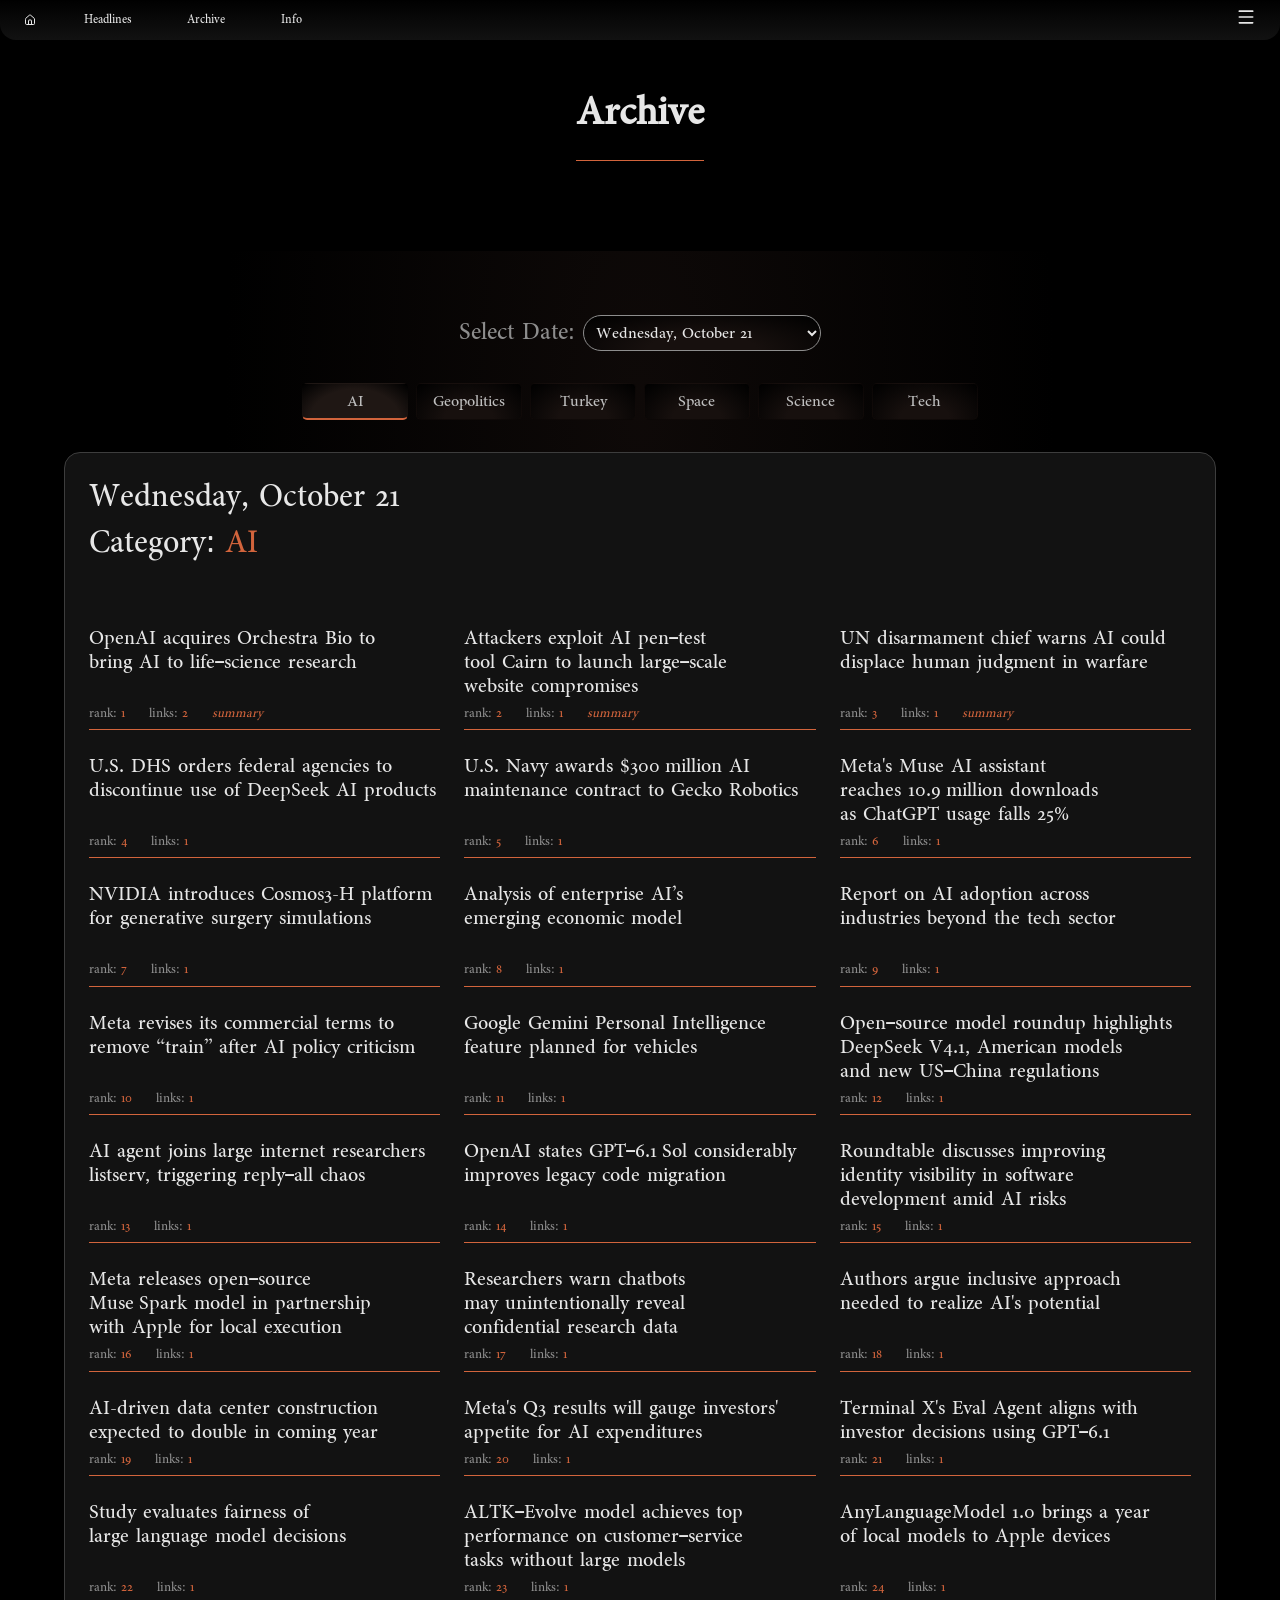
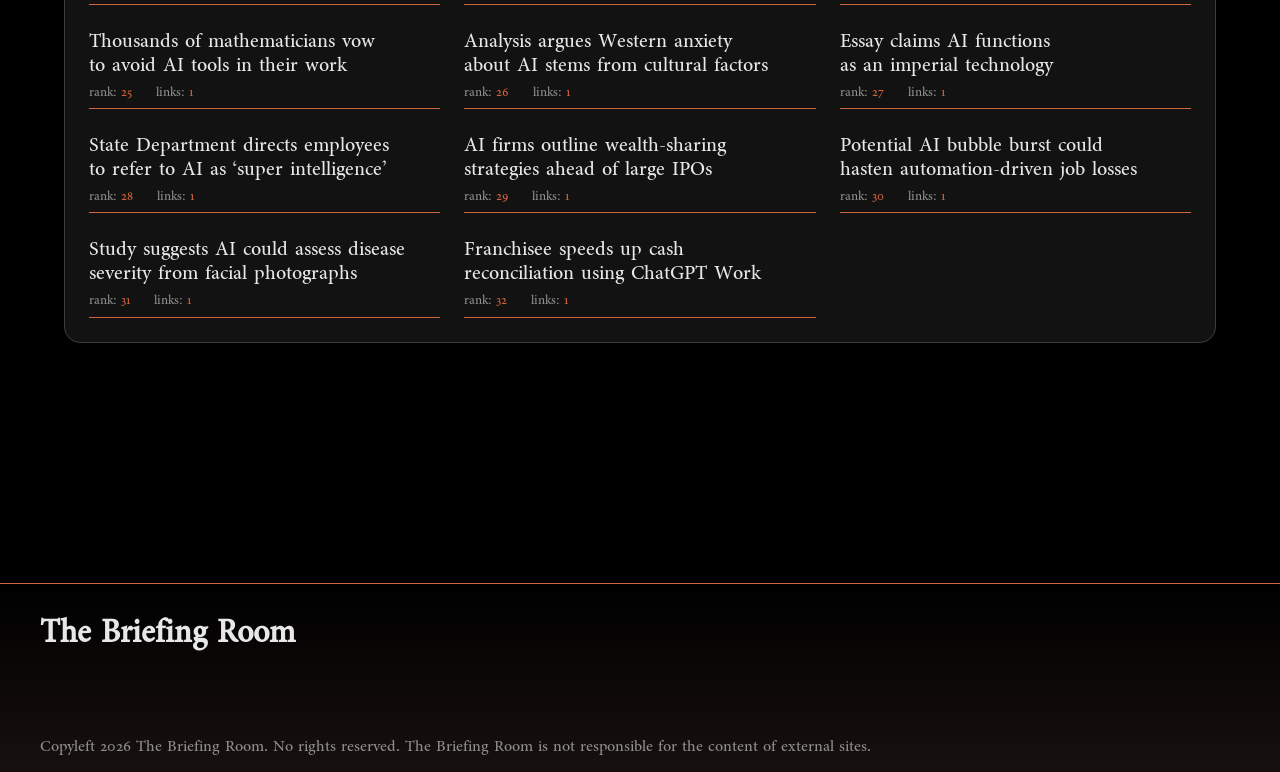
==== archive/index.html @ 8e52ab77 "archive" ====
<!DOCTYPE html><html lang="en" data-ws-project="fb9120da-2b1c-4ccf-bf5f-71def2e6c4e9" data-ws-version="3801" data-ws-last-published="2026-09-27T17:08:32.167Z"><head><link rel="stylesheet" type="text/css" href="/assets/static/app_generated_index-6937cd5a.CE_obkOI.css"><meta charSet="UTF-8"/><meta name="viewport" content="width=device-width,initial-scale=1"/><link rel="preload" href="/assets/Shafarik-Regular_9bSiKbB4j5vcWp-Bxa6OO.ttf" as="font" crossorigin="anonymous"/><link rel="preload" href="/assets/earthtrp_NDisKrvY9HF0jDe0xLsCO.png" as="image"/><meta property="og:url" content="https://url/archive"/><meta property="og:title" content="The Briefing Room"/><meta property="og:type" content="website"/><meta name="description" content="Thousands of sources, distilled into one daily read."/><meta property="og:description" content="Thousands of sources, distilled into one daily read."/><title>The Briefing Room</title></head><body class="w-element cfxppza"><div class="w-box"><div class="w-html-embed"><style>

  p {
    margin: 0;
  }

  html {
    scrollbar-width: thin;
    scrollbar-color: #5a5a5a #0a0a0a;
  }

</style></div><nav class="w-box csfnuu6 c17rhx11 c70x67w cbc2eum c161xukc cd4351x cob4xeh c2n3q7c czy33w6 c1f3638n c1t81kl c18595wj cv0opgf cljibk4 c1rydsyj c2k7pl0 c18to597 chbtxn1 cdohhj7 crph8oc cne54ou cg4hdbz c16r4tsj cuii3fp c1ijdlmk cxcleii cvoe0gd c11pdxef cvtfhx3 cnh0o2g cnlv0lv c15sv4fy c19ictfg"><a class="w-link c1twez3z c1gee7l9 cvin9p0 cyvct4 c16izf2h c698tej c5f1x74 cckc86t c1b3f41s c1bltn2j cgv4qat ck480fc c1n0uj3l c196khc8 c133gri6" href="/#Hero"><div class="w-html-embed cvin9p0 cpd980g c8mdhbu c1x5tyz3 c1v4y7im c1hqtvw0 cl8jiqw"><svg xmlns="http://www.w3.org/2000/svg" width="100%" height="100%" viewBox="0 0 24 24" fill="none" stroke="currentColor" stroke-width="2" stroke-linecap="round" stroke-linejoin="round" class="lucide lucide-house preview-icon"><path d="M15 21v-8a1 1 0 0 0-1-1h-4a1 1 0 0 0-1 1v8"/><path d="M3 10a2 2 0 0 1 .709-1.528l7-6a2 2 0 0 1 2.582 0l7 6A2 2 0 0 1 21 10v9a2 2 0 0 1-2 2H5a2 2 0 0 1-2-2z"/></svg></div></a><a class="w-link c1twez3z c1gee7l9 cvin9p0 cyvct4 c16izf2h c698tej c5f1x74 cckc86t c1b3f41s c1bltn2j cgv4qat ck480fc c1ah1v8z c196khc8 c133gri6" href="/#headlines"><p class="w-element">Headlines</p></a><a aria-current="page" class="w-link c1twez3z c1gee7l9 cvin9p0 cyvct4 c16izf2h c698tej c5f1x74 cckc86t c1b3f41s c1bltn2j cgv4qat ck480fc c1ah1v8z c196khc8 c133gri6 active" href="/archive"><p class="w-element">Archive</p></a><a class="w-link c1twez3z c1gee7l9 cvin9p0 cyvct4 c16izf2h c698tej c5f1x74 cckc86t c1b3f41s c1bltn2j cgv4qat ck480fc c1ah1v8z c196khc8 c133gri6" href="#"><p class="w-element">Info</p></a><div class="w-element c17rhx11 cob4xeh cawno9i cxcleii c1bijo7k c5pdrki"><div class="w-element c7c5reo c5nbs2c chqqrp8"><button type="button" class="w-button c1twez3z c1gee7l9 cvin9p0 cyvct4 c16izf2h c698tej c5f1x74 cckc86t c1b3f41s c1bltn2j cgv4qat ck480fc c16r4tsj c1e5288q c1nons42 c16ipnxn cqbvvfj c1n0uj3l c196khc8" aria-haspopup="dialog" aria-expanded="false" data-state="closed"><div class="w-html-embed cvin9p0 c8dhq8x c1xwsfan c1ckvzrg cevczoe c1ravfdv c1uuucxm c19bqqfi c14ju4kd"><svg xmlns="http://www.w3.org/2000/svg" width="100%" height="100%" viewBox="0 0 24 24" fill="none" stroke="currentColor" stroke-width="2" stroke-linecap="round" stroke-linejoin="round" class="lucide lucide-menu preview-icon"><path d="M4 5h16"/><path d="M4 12h16"/><path d="M4 19h16"/></svg></div></button></div></div></nav><main class="w-box"><section id="Hero" class="w-box c1twyaqb c1tjgi2 c3on4g8 c19f70lm cb7yes4 c15wyout c15iybqc c1vf0kms c1o5ew88 c44amu5"><div class="w-element csfnuu6 c17rhx11 c70x67w cbc2eum c161xukc c149rcjr cob4xeh c1j51fr2 cp232cs c18ead0b c1t7by27 c1gd8e62 c1bzd6sk"><div class="w-element cob4xeh cyvct4 c16izf2h"><h1 class="w-element c298lu1 c8a0nsd c13oh3ta c1gee7l9 cln2jy9 cumn5oe cyloomc c2wkjg chrrpd4 cij2lx0">Archive</h1></div></div></section><section id="headlines" class="w-box cj5okpt c1iqb3yf csn8sih cfj54ic c14exf0c"><div class="w-box csfnuu6 c17rhx11 c70x67w cbc2eum c161xukc c149rcjr cob4xeh c1j51fr2 cp232cs c18ead0b c1t7by27 c1iu21ve cryj5ix cvrk7l6 crn5511"><div class="w-element cob4xeh c1j51fr2 czy33w6 c1f3638n cyvct4 c16izf2h c1rzyz99"><div class="w-element cob4xeh cyvct4 c16izf2h c1fo75f4 ctq28j8"><h2 class="w-element cfxppza c13oh3ta cgicz1m c18p3bgh c1ow0dso cbn9z6j">Select Date:</h2><select data-run-select="" class="w-element c1gee7l9 c1jlly9m clcqo6h cl8jiqw cpggoer cxah1i c1s3u7x9 c1xqjx1l cawwfn7 cx161ul cnzeyj c1vsn211 cubenrg cvk1apn crh7z99 c1ow92r5 c1esvgya coj5cxm c3iichp cvc7sj0 cbzc1hm c11y0hkl c562f7v cn2331d c1x2n9r6 c13ihcxf c1xjarkk cs52r4m ck388ga cnyl20t c186lo8p cejhyyt c1aty77d c1qnyub7 cpon7vt"><option label="Wednesday, October 21" value="" class="w-element c1v4y7im"></option><option label="Wednesday, October 21" value="" class="w-element c1v4y7im"></option><option label="Wednesday, October 21" value="" class="w-element c1v4y7im"></option></select></div></div><div class="w-element cob4xeh c1j51fr2 cyvct4 c16izf2h c161xukc czy33w6 c1f3638n"><div dir="ltr" data-orientation="horizontal" class="w-tabs cob4xeh c1j51fr2 czy33w6 c1f3638n cyvct4 c1t81kl c161xukc c1bzd6sk"><div role="tablist" aria-orientation="horizontal" class="w-tabs-list cds45qa cv0opgf cljibk4 c1rydsyj c1fo75f4 ctq28j8 c1t7by27 ct1cei5 c16r4tsj c19biwap c1gueel3 c85h01x c1ykajb7 c1hx5mxa cgb6b6z c1rcw0yo c1ouz2nq c15yupff cqml774 cs9lo4i" tabindex="-1" data-orientation="horizontal" style="outline:none"><button type="button" role="tab" aria-selected="true" aria-controls="radix-:R59m:-content-0" data-state="active" id="radix-:R59m:-trigger-0" data-ws-index="0" class="w-tab-trigger cl7p042 c19biwap c1gueel3 c85h01x c1ykajb7 c16r4tsj c133u2rr c2p04ir c2w1pbo cxbee05 crh7z99 c1ow92r5 c1esvgya coj5cxm c3iichp c1llhdmq cbzc1hm c11y0hkl c562f7v cn2331d c1x2n9r6 c13ihcxf c1xjarkk cs52r4m ck388ga cnyl20t c186lo8p cejhyyt c1aty77d c1qnyub7" tabindex="-1" data-orientation="horizontal" data-radix-collection-item=""><div class="w-element"><h3 class="w-element cfxppza c13oh3ta cpse1oy c1dh33ct c1ckvzrg cevczoe c1ravfdv c1uuucxm c1v4y7im cpon7vt">AI</h3></div></button><button type="button" role="tab" aria-selected="false" aria-controls="radix-:R59m:-content-1" data-state="inactive" id="radix-:R59m:-trigger-1" data-ws-index="1" class="w-tab-trigger cl7p042 c19biwap c1gueel3 c85h01x c1ykajb7 c16r4tsj c133u2rr c2p04ir c2w1pbo cxbee05 crh7z99 c1ow92r5 c1esvgya coj5cxm c3iichp c1llhdmq cbzc1hm c11y0hkl c562f7v cn2331d c1x2n9r6 c13ihcxf c1xjarkk cs52r4m ck388ga cnyl20t c186lo8p cejhyyt c1aty77d c1qnyub7" tabindex="-1" data-orientation="horizontal" data-radix-collection-item=""><div class="w-element"><h3 class="w-element cfxppza c13oh3ta cpse1oy c1dh33ct c1ckvzrg cevczoe c1ravfdv c1uuucxm c1v4y7im cpon7vt">Geopolitics</h3></div></button><button type="button" role="tab" aria-selected="false" aria-controls="radix-:R59m:-content-2" data-state="inactive" id="radix-:R59m:-trigger-2" data-ws-index="2" class="w-tab-trigger cl7p042 c19biwap c1gueel3 c85h01x c1ykajb7 c16r4tsj c133u2rr c2p04ir c2w1pbo cxbee05 crh7z99 c1ow92r5 c1esvgya coj5cxm c3iichp c1llhdmq cbzc1hm c11y0hkl c562f7v cn2331d c1x2n9r6 c13ihcxf c1xjarkk cs52r4m ck388ga cnyl20t c186lo8p cejhyyt c1aty77d c1qnyub7" tabindex="-1" data-orientation="horizontal" data-radix-collection-item=""><div class="w-element"><h3 class="w-element cfxppza c13oh3ta cpse1oy c1dh33ct c1ckvzrg cevczoe c1ravfdv c1uuucxm c1v4y7im cpon7vt">Turkey</h3></div></button><button type="button" role="tab" aria-selected="false" aria-controls="radix-:R59m:-content-3" data-state="inactive" id="radix-:R59m:-trigger-3" data-ws-index="3" class="w-tab-trigger cl7p042 c19biwap c1gueel3 c85h01x c1ykajb7 c16r4tsj c133u2rr c2p04ir c2w1pbo cxbee05 crh7z99 c1ow92r5 c1esvgya coj5cxm c3iichp c1llhdmq cbzc1hm c11y0hkl c562f7v cn2331d c1x2n9r6 c13ihcxf c1xjarkk cs52r4m ck388ga cnyl20t c186lo8p cejhyyt c1aty77d c1qnyub7" tabindex="-1" data-orientation="horizontal" data-radix-collection-item=""><div class="w-element"><h3 class="w-element cfxppza c13oh3ta cpse1oy c1dh33ct c1ckvzrg cevczoe c1ravfdv c1uuucxm c1v4y7im cpon7vt">Space</h3></div></button><button type="button" role="tab" aria-selected="false" aria-controls="radix-:R59m:-content-4" data-state="inactive" id="radix-:R59m:-trigger-4" data-ws-index="4" class="w-tab-trigger cl7p042 c19biwap c1gueel3 c85h01x c1ykajb7 c16r4tsj c133u2rr c2p04ir c2w1pbo cxbee05 crh7z99 c1ow92r5 c1esvgya coj5cxm c3iichp c1llhdmq cbzc1hm c11y0hkl c562f7v cn2331d c1x2n9r6 c13ihcxf c1xjarkk cs52r4m ck388ga cnyl20t c186lo8p cejhyyt c1aty77d c1qnyub7" tabindex="-1" data-orientation="horizontal" data-radix-collection-item=""><div class="w-element"><h3 class="w-element cfxppza c13oh3ta cpse1oy c1dh33ct c1ckvzrg cevczoe c1ravfdv c1uuucxm c1v4y7im cpon7vt">Science</h3></div></button><button type="button" role="tab" aria-selected="false" aria-controls="radix-:R59m:-content-5" data-state="inactive" id="radix-:R59m:-trigger-5" data-ws-index="5" class="w-tab-trigger cl7p042 c19biwap c1gueel3 c85h01x c1ykajb7 c16r4tsj c133u2rr c2p04ir c2w1pbo cxbee05 crh7z99 c1ow92r5 c1esvgya coj5cxm c3iichp c1llhdmq cbzc1hm c11y0hkl c562f7v cn2331d c1x2n9r6 c13ihcxf c1xjarkk cs52r4m ck388ga cnyl20t c186lo8p cejhyyt c1aty77d c1qnyub7" tabindex="-1" data-orientation="horizontal" data-radix-collection-item=""><div class="w-element"><h3 class="w-element cfxppza c13oh3ta cpse1oy c1dh33ct c1ckvzrg cevczoe c1ravfdv c1uuucxm c1v4y7im cpon7vt">Tech</h3></div></button></div><div data-state="active" data-orientation="horizontal" role="tabpanel" aria-labelledby="radix-:R59m:-trigger-0" id="radix-:R59m:-content-0" tabindex="0" data-ws-index="0" class="w-tab-content c161xukc" style="animation-duration:0s"><div class="w-element c161xukc c1k18c5f c1e4jcf0 crn0ak9 cne54ou cg4hdbz cob4xeh c1j51fr2 coov778 cq6r7yr c1p73hxi c1wtb2nd c1dquc6e"><div class="w-element cob4xeh c1j51fr2 c1fo75f4 ctq28j8"><h2 data-run-date="" class="w-element cfxppza c13oh3ta cgicz1m c1gee7l9 c1ow0dso cnebf8">Wednesday, October 21</h2><h2 class="w-element cfxppza c13oh3ta cgicz1m c1gee7l9 c1ow0dso cnebf8">Category: <span class="w-element c164z340">AI</span></h2></div><div data-headlines="AI" class="w-element c1nm5j5h c1j51fr2 czy33w6 c1f3638n cwenp1l c1ncd8jc c1rydsyj c161xukc cpyyiwy c108y1je c11x10w6 cxcleii"><div data-card="1" class="w-element cob4xeh c1j51fr2 c1fo75f4 ctq28j8 c1ehtneo cx36i7r c1h7bhpc cyloomc c2wkjg chrrpd4 cij2lx0"><div data-role="toggle" class="w-element cob4xeh c1j51fr2 c1fo75f4 ctq28j8 c5f1x74 cvnxmvu"><h4 data-role="title" class="w-element cfxppza c13oh3ta cpse1oy crsdh4j c1hfqx2c crmkuje c161o86n c1t0fj36 cq1tmrv">Researchers announce a faster method for breaking RSA encryption</h4><div class="w-element cvin9p0 czy33w6 c1f3638n c18p3bgh cyvct4 c1t81kl cxpzdud cvygzud"><div class="w-element cvin9p0 cyvct4 c1t81kl c1lxely5 cjwf4n6"><p class="w-element c1v4y7im">rank:</p><p data-role="rank" class="w-element c164z340">0</p></div><div class="w-element cvin9p0 cyvct4 c1t81kl c1lxely5 cjwf4n6"><p class="w-element c1v4y7im">links:</p><p data-role="linkcount" class="w-element c164z340">0</p></div><div class="w-element cvin9p0 c1lxely5 cjwf4n6"><p data-role="summary-flag" class="w-element c164z340 c1kutpm2">summary</p></div></div></div><div data-role="panel" class="w-element czc2ibc c1aauwkp ce19ofo chbtxn1 c1k18c5f cj5okpt cbc2eum c70x67w chhlj9m c161xukc cb62y8o c1jnc5zi c19znql2 c1njd4nq ctgokv9 c1rzyz99"><p data-role="summary" class="w-element c12h8662 c1u7fets cl8jiqw c1ehtneo">GitLab has disclosed a critical remote code execution (RCE) flaw, tracked as CVE-2026-90970, in its AI Gateway service that could allow authenticated users with Duo Agent Platform access to execute arbitrary commands on unpatched instances. The vulnerability, stemming from improper input neutralization, affects self-hosted AI Gateway deployments used by GitLab Self-Managed customers, though GitLab-hosted instances are already protected. GitLab has released patches in versions 19.2.4, 19.3.2, and 19.4.1 and urged immediate upgrades to mitigate the risk. This follows last month’s disclosure of a maximum-severity path traversal flaw in GitLab’s core editions that CISA added to its list of actively exploited vulnerabilities. As GitLab is widely used among Fortune 100 companies and other major enterprises, the impact of unpatched flaws could be significant.</p><div class="w-element cob4xeh c1j51fr2 c1fo75f4 ctq28j8 c161xukc"><a href="https://arstechnica.com/space/2026/10/rocket-report-spacex-completes-launch-triple-header-rocket-lab-nets-big-contract/" data-role="link" target="_blank" class="w-element c18p3bgh cqzezkl c1kutpm2 c16utfn5 c1761s3m ctsemvd c1rbzq2u c1jg59vd c9thjhi c1qm1t9r c196khc8">arstechnica.com</a></div></div></div></div></div></div><div data-state="inactive" data-orientation="horizontal" role="tabpanel" aria-labelledby="radix-:R59m:-trigger-1" hidden="" id="radix-:R59m:-content-1" tabindex="0" data-ws-index="1" class="w-tab-content c161xukc"></div><div data-state="inactive" data-orientation="horizontal" role="tabpanel" aria-labelledby="radix-:R59m:-trigger-2" hidden="" id="radix-:R59m:-content-2" tabindex="0" data-ws-index="2" class="w-tab-content c161xukc"></div><div data-state="inactive" data-orientation="horizontal" role="tabpanel" aria-labelledby="radix-:R59m:-trigger-3" hidden="" id="radix-:R59m:-content-3" tabindex="0" data-ws-index="3" class="w-tab-content c161xukc"></div><div data-state="inactive" data-orientation="horizontal" role="tabpanel" aria-labelledby="radix-:R59m:-trigger-4" hidden="" id="radix-:R59m:-content-4" tabindex="0" data-ws-index="4" class="w-tab-content c161xukc"></div><div data-state="inactive" data-orientation="horizontal" role="tabpanel" aria-labelledby="radix-:R59m:-trigger-5" hidden="" id="radix-:R59m:-content-5" tabindex="0" data-ws-index="5" class="w-tab-content c161xukc"></div></div></div></div></section></main><div style="display:contents"><div style="display:contents"><footer class="w-box"><div class="w-box csfnuu6 c17rhx11 c1hqtvw0 cawno9i c161xukc cd4351x cob4xeh c1j51fr2 coov778 cq6r7yr c1t7by27 c1gd8e62 c18f5aff c1ehtneo c16r4tsj c27gpgy c1u7fets c1ad2flo c2wkjg ck7f8 cij2lx0"><div class="w-element cob4xeh c2n3q7c c1t7by27 c2q4whl c17rhx11 csfnuu6 c161xukc"><div class="w-element"><h1 class="w-element c1waw16c">The Briefing Room</h1></div><a class="w-link c1twez3z c1gee7l9 cizh036 cyvct4 c16izf2h c698tej c5f1x74 cckc86t c1b3f41s c1bltn2j cgv4qat ck480fc c1n0uj3l c196khc8 cxcleii" href="/#Hero"><div class="w-html-embed cvin9p0 cpd980g c8mdhbu c1x5tyz3 c1v4y7im c1hqtvw0 cl8jiqw c1fondtf c1ehczsg c1jjjse2 cdagd3j cnh0o2g cnlv0lv c15sv4fy c19ictfg cv51k3d c13i91gs cs3jc1d c1kylopl c1bohih1 ck6wwn5"><svg xmlns="http://www.w3.org/2000/svg" width="100%" height="100%" viewBox="0 0 24 24" fill="none" stroke="currentColor" stroke-width="2" stroke-linecap="round" stroke-linejoin="round" class="lucide lucide-arrow-up preview-icon"><path d="m5 12 7-7 7 7"/><path d="M12 19V5"/></svg></div></a></div><div class="w-element cx36i7r cxpzdud c17rhx11 csfnuu6 c161xukc c2q4whl"><div class="w-element c1ehtneo"><p class="w-element c1ow0dso c18p3bgh">Copyleft 2026 The Briefing Room. No rights reserved. The Briefing Room is not responsible for the content of external sites.</p></div></div></div></footer></div></div></div><script id="vike_pageContext" type="application/json">{"pageId":"\/pages\/archive","routeParams":{},"data":{"url":"https:\/\/url\/archive","system":{"params":{},"search":{},"origin":"https:\/\/url","pathname":"\/archive"},"resources":{},"pageMeta":{"title":"The Briefing Room","description":"Thousands of sources, distilled into one daily read.","excludePageFromSearch":false,"language":"!undefined","socialImageAssetName":"!undefined","socialImageUrl":"!undefined","status":"!undefined","redirect":"!undefined","content":"!undefined","custom":[]}}}</script><script id="vike_globalContext" type="application/json">{}</script><script src="/assets/entries/entry-server-routing.Zr0Tp46B.js" type="module" async></script><link rel="modulepreload" href="/assets/entries/pages_archive.CVOyHWzr.js" as="script" type="text/javascript"><link rel="modulepreload" href="/assets/chunks/chunk-SurKiIAj.js" as="script" type="text/javascript"><link rel="modulepreload" href="/assets/chunks/chunk-72l5ileg.js" as="script" type="text/javascript"><link rel="modulepreload" href="/assets/chunks/chunk-bPSwYo0U.js" as="script" type="text/javascript"><link rel="modulepreload" href="/assets/chunks/chunk-BaW5_viz.js" as="script" type="text/javascript"></body></html>
---- assets/static/app_generated_index-6937cd5a.CE_obkOI.css ----
@font-face{font-family:Shafarik;font-style:normal;font-weight:400;font-display:swap;src:url(/assets/Shafarik-Regular_9bSiKbB4j5vcWp-Bxa6OO.ttf)format("truetype")}@font-face{font-family:JetBrainsMonoNL Nerd Font Propo;font-style:normal;font-weight:400;font-display:swap;src:url(/assets/JetBrainsMonoNLNerdFontPropo-Regular_N6G4fjfH4DX3wkWehSh9m.ttf)format("truetype")}@layer presets{:root{white-space:pre-wrap;white-space-collapse:preserve;grid-template-rows:auto;grid-template-columns:1fr;min-height:100%;font-family:Arial,Roboto,sans-serif;font-size:16px;line-height:1.2;display:grid}a.w-element{box-sizing:border-box}body.w-element{box-sizing:border-box;-webkit-font-smoothing:antialiased;-moz-osx-font-smoothing:grayscale;margin:0}div.w-element,h1.w-element,h2.w-element,h3.w-element,h4.w-element,p.w-element{box-sizing:border-box}select.w-element{box-sizing:border-box;text-transform:none;border-style:solid;margin:0;font-family:inherit;font-size:100%;line-height:1.15}span.w-element{box-sizing:border-box}div.w-html-embed{white-space:normal;white-space-collapse:collapse;display:contents}div.w-box,footer.w-box,main.w-box,nav.w-box,section.w-box,div.w-tabs,div.w-tabs-list{box-sizing:border-box}button.w-tab-trigger{box-sizing:border-box;text-transform:none;background-color:#0000;background-image:none;border:0 solid #e2e8f0;margin:0;padding:0;font-family:inherit;font-size:100%;line-height:1.15}div.w-tab-content{box-sizing:border-box}a.w-link{box-sizing:border-box;display:inline-block}button.w-button{box-sizing:border-box;text-transform:none;border-style:solid;margin:0;font-family:inherit;font-size:100%;line-height:1.15}div.w-dialog-overlay,div.w-dialog-content{box-sizing:border-box}button.w-close-button{box-sizing:border-box;text-transform:none;background-color:#0000;background-image:none;border:0 solid #e2e8f0;margin:0;padding:0;font-family:inherit;font-size:100%;line-height:1.15}div.w-text{box-sizing:border-box;min-height:1em}body.w-body{box-sizing:border-box;-webkit-font-smoothing:antialiased;-moz-osx-font-smoothing:grayscale;margin:0}h1.w-heading,h2.w-heading,h3.w-heading,p.w-paragraph{box-sizing:border-box}a.w-rich-text-link{box-sizing:border-box;display:inline-block}span.w-text-1{box-sizing:border-box}blockquote.w-blockquote{border-left:5px solid #e2e2e2;margin:0 0 10px;padding:10px 20px}ul.w-list{box-sizing:border-box;margin-top:0;margin-bottom:10px;padding-left:40px}li.w-list-item{box-sizing:border-box}hr.w-separator{height:1px;color:inherit;box-sizing:border-box;background-color:gray;border-style:none}code.w-code-text{box-sizing:border-box;color:var(--w-code-text-theme-color);background-color:var(--w-code-text-theme-background,#eee);white-space:pre-wrap;white-space-collapse:preserve;padding-left:.2em;padding-right:.2em;font-family:ui-monospace,SFMono-Regular,Consolas,Liberation Mono,Menlo,monospace;font-size:1em;display:block}b.w-bold-text{box-sizing:border-box;font-weight:700}}.cob4xeh{display:flex}.c16izf2h{justify-content:center}.cyvct4{align-items:center}.cpvvqhr{background-color:#fff}.c1h7bhpc{position:relative}.cwvwnio{text-align:center}.cocgltk{font-weight:900}.c1eosur5{font-size:8rem}.chlwf6e{line-height:1}.cqqr67r{letter-spacing:-.05em}.czc2ibc{position:absolute}.c1fts8i3{top:0}.c1o8eg5l{right:-.125rem}.cdywqtx{bottom:0}.cs82pl1{left:.125rem}.c1awv0y1{opacity:.3}.c1nzthyh{right:.125rem}.c1ldi69p{left:-.125rem}.c5go9bg{top:50%}.c1mk1iyk{left:0}.c161xukc{width:100%}.cxdnje{height:.375rem}.c17ppy0y{margin-top:1.5rem}.c1v803pv{font-weight:700}.com38bq{font-size:1.5rem}.cr1lf1k{line-height:2rem}.c1qi2w0u{letter-spacing:.05em}.cvin9p0{display:inline-flex}.c14huppp{row-gap:6px}.c2hbs0c{column-gap:6px}.c2k7pl0{position:fixed}.c4wwr3a{z-index:1000}.c10gpn7d{padding-top:6px}.c1ed4x66{padding-right:10px}.c1l9qpxp{padding-bottom:6px}.ctdue8{padding-left:10px}.c1pn6tzf{right:16px}.cbsld71{bottom:16px}.cg3ov2y{color:#fbfcfd}.c1eds223{font-family:system-ui,sans-serif}.cr9n4a2{font-size:12px}.c7lo1oj{font-weight:500}.c1c3xeqv{border-top-left-radius:9px}.c126gu7{border-top-right-radius:9px}.cbxe4wi{border-bottom-right-radius:9px}.c54tnlw{border-bottom-left-radius:9px}.c1twez3z{text-decoration-line:none}.ckuwonh{-webkit-background-clip:padding-box,border-box;background-clip:padding-box,border-box}.ccgsf8b{background-origin:padding-box,border-box}.coqi21d{background-image:linear-gradient(135deg,#4a4efa 0%,#bd2fdb 66%,#ec59ce 100%),linear-gradient(135deg,#92fddc 0%,#7d7ffb 31.94%,#ed72fe 64.24%,#fdd791 100%)}.cs9gowi{border:1px solid #0000}.ci6l3k9{white-space:nowrap}.cvc7sj0{display:block}.c19unh3u{width:16px}.c57x64x{height:16px}.c1eokbm8{flex-shrink:0}:root{--font-lineheight-00:.95;--font-lineheight-0:1.1;--font-lineheight-1:1.25;--font-lineheight-2:1.375;--font-lineheight-3:1.5;--font-lineheight-4:1.75;--font-lineheight-5:2;--font-letterspacing-0:-.05em;--font-letterspacing-1:.025em;--font-letterspacing-2:.05em;--font-letterspacing-3:.075em;--font-letterspacing-4:.15em;--font-letterspacing-5:.5em;--font-letterspacing-6:.75em;--font-letterspacing-7:1em;--font-size-00:.5rem;--font-size-0:.75rem;--font-size-1:1rem;--font-size-2:1.1rem;--font-size-3:1.25rem;--font-size-4:1.5rem;--font-size-5:2rem;--font-size-6:2.5rem;--font-size-7:3rem;--font-size-8:3.5rem;--font-size-fluid-0:clamp(.75rem,2vw,1rem);--font-size-fluid-1:clamp(1rem,4vw,1.5rem);--font-size-fluid-2:clamp(1.5rem,6vw,2.5rem);--font-size-fluid-3:clamp(2rem,9vw,3.5rem);--size-000:-.5rem;--size-00:-.25rem;--size-1:.25rem;--size-2:.5rem;--size-3:1rem;--size-4:1.25rem;--size-5:1.5rem;--size-6:1.75rem;--size-7:2rem;--size-8:3rem;--size-9:4rem;--size-10:5rem;--size-11:7.5rem;--size-12:10rem;--size-13:15rem;--size-14:20rem;--size-15:30rem;--size-px-000:-8px;--size-px-00:-4px;--size-px-1:4px;--size-px-2:8px;--size-px-3:16px;--size-px-4:20px;--size-px-5:24px;--size-px-6:28px;--size-px-7:32px;--size-px-8:48px;--size-px-9:64px;--size-px-10:80px;--size-px-11:120px;--size-px-12:160px;--size-px-13:240px;--size-px-14:320px;--size-px-15:480px;--size-fluid-1:clamp(.5rem,1vw,1rem);--size-fluid-2:clamp(1rem,2vw,1.5rem);--size-fluid-3:clamp(1.5rem,3vw,2rem);--size-fluid-4:clamp(2rem,4vw,3rem);--size-fluid-5:clamp(4rem,5vw,5rem);--size-fluid-6:clamp(5rem,7vw,7.5rem);--size-fluid-7:clamp(7.5rem,10vw,10rem);--size-fluid-8:clamp(10rem,20vw,15rem);--size-fluid-9:clamp(15rem,30vw,20rem);--size-fluid-10:clamp(20rem,40vw,30rem);--size-content-1:20ch;--size-content-2:45ch;--size-content-3:60ch;--size-header-1:20ch;--size-header-2:25ch;--size-header-3:35ch;--size-xxs:240px;--size-xs:360px;--size-sm:480px;--size-md:768px;--size-lg:1024px;--size-xl:1440px;--size-xxl:1920px;--size-relative-000:-.5ch;--size-relative-00:-.25ch;--size-relative-1:.25ch;--size-relative-2:.5ch;--size-relative-3:1ch;--size-relative-4:1.25ch;--size-relative-5:1.5ch;--size-relative-6:1.75ch;--size-relative-7:2ch;--size-relative-8:3ch;--size-relative-9:4ch;--size-relative-10:5ch;--size-relative-11:7.5ch;--size-relative-12:10ch;--size-relative-13:15ch;--size-relative-14:20ch;--size-relative-15:30ch;--ease-1:cubic-bezier(.25,0,.5,1);--ease-2:cubic-bezier(.25,0,.4,1);--ease-3:cubic-bezier(.25,0,.3,1);--ease-4:cubic-bezier(.25,0,.2,1);--ease-5:cubic-bezier(.25,0,.1,1);--ease-in-1:cubic-bezier(.25,0,1,1);--ease-in-2:cubic-bezier(.5,0,1,1);--ease-in-3:cubic-bezier(.7,0,1,1);--ease-in-4:cubic-bezier(.9,0,1,1);--ease-in-5:cubic-bezier(1,0,1,1);--ease-out-1:cubic-bezier(0,0,.75,1);--ease-out-2:cubic-bezier(0,0,.5,1);--ease-out-3:cubic-bezier(0,0,.3,1);--ease-out-4:cubic-bezier(0,0,.1,1);--ease-out-5:cubic-bezier(0,0,0,1);--ease-in-out-1:cubic-bezier(.1,0,.9,1);--ease-in-out-2:cubic-bezier(.3,0,.7,1);--ease-in-out-3:cubic-bezier(.5,0,.5,1);--ease-in-out-4:cubic-bezier(.7,0,.3,1);--ease-in-out-5:cubic-bezier(.9,0,.1,1);--ease-elastic-out-1:cubic-bezier(.5,.75,.75,1.25);--ease-elastic-out-2:cubic-bezier(.5,1,.75,1.25);--ease-elastic-out-3:cubic-bezier(.5,1.25,.75,1.25);--ease-elastic-out-4:cubic-bezier(.5,1.5,.75,1.25);--ease-elastic-out-5:cubic-bezier(.5,1.75,.75,1.25);--ease-elastic-in-1:cubic-bezier(.5,-.25,.75,1);--ease-elastic-in-2:cubic-bezier(.5,-.5,.75,1);--ease-elastic-in-3:cubic-bezier(.5,-.75,.75,1);--ease-elastic-in-4:cubic-bezier(.5,-1,.75,1);--ease-elastic-in-5:cubic-bezier(.5,-1.25,.75,1);--ease-elastic-in-out-1:cubic-bezier(.5,-.1,.1,1.5);--ease-elastic-in-out-2:cubic-bezier(.5,-.3,.1,1.5);--ease-elastic-in-out-3:cubic-bezier(.5,-.5,.1,1.5);--ease-elastic-in-out-4:cubic-bezier(.5,-.7,.1,1.5);--ease-elastic-in-out-5:cubic-bezier(.5,-.9,.1,1.5);--ease-step-1:steps(2);--ease-step-2:steps(3);--ease-step-3:steps(4);--ease-step-4:steps(7);--ease-step-5:steps(10);--ease-elastic-1:var(--ease-elastic-out-1);--ease-elastic-2:var(--ease-elastic-out-2);--ease-elastic-3:var(--ease-elastic-out-3);--ease-elastic-4:var(--ease-elastic-out-4);--ease-elastic-5:var(--ease-elastic-out-5);--ease-squish-1:var(--ease-elastic-in-out-1);--ease-squish-2:var(--ease-elastic-in-out-2);--ease-squish-3:var(--ease-elastic-in-out-3);--ease-squish-4:var(--ease-elastic-in-out-4);--ease-squish-5:var(--ease-elastic-in-out-5);--ease-spring-1:linear(0,.006,.025 2.8%,.101 6.1%,.539 18.9%,.721 25.3%,.849 31.5%,.937 38.1%,.968 41.8%,.991 45.7%,1.006 50.1%,1.015 55%,1.017 63.9%,1.001);--ease-spring-2:linear(0,.007,.029 2.2%,.118 4.7%,.625 14.4%,.826 19%,.902,.962,1.008 26.1%,1.041 28.7%,1.064 32.1%,1.07 36%,1.061 40.5%,1.015 53.4%,.999 61.6%,.995 71.2%,1);--ease-spring-3:linear(0,.009,.035 2.1%,.141 4.4%,.723 12.9%,.938 16.7%,1.017,1.077,1.121,1.149 24.3%,1.159,1.163,1.161,1.154 29.9%,1.129 32.8%,1.051 39.6%,1.017 43.1%,.991,.977 51%,.974 53.8%,.975 57.1%,.997 69.8%,1.003 76.9%,1);--ease-spring-4:linear(0,.009,.037 1.7%,.153 3.6%,.776 10.3%,1.001,1.142 16%,1.185,1.209 19%,1.215 19.9% 20.8%,1.199,1.165 25%,1.056 30.3%,1.008 33%,.973,.955 39.2%,.953 41.1%,.957 43.3%,.998 53.3%,1.009 59.1% 63.7%,.998 78.9%,1);--ease-spring-5:linear(0,.01,.04 1.6%,.161 3.3%,.816 9.4%,1.046,1.189 14.4%,1.231,1.254 17%,1.259,1.257 18.6%,1.236,1.194 22.3%,1.057 27%,.999 29.4%,.955 32.1%,.942,.935 34.9%,.933,.939 38.4%,1 47.3%,1.011,1.017 52.6%,1.016 56.4%,1 65.2%,.996 70.2%,1.001 87.2%,1);--ease-bounce-1:linear(0,.004,.016,.035,.063,.098,.141,.191,.25,.316,.391 36.8%,.563,.766,1 58.8%,.946,.908 69.1%,.895,.885,.879,.878,.879,.885,.895,.908 89.7%,.946,1);--ease-bounce-2:linear(0,.004,.016,.035,.063,.098,.141 15.1%,.25,.391,.562,.765,1,.892 45.2%,.849,.815,.788,.769,.757,.753,.757,.769,.788,.815,.85,.892 75.2%,1 80.2%,.973,.954,.943,.939,.943,.954,.973,1);--ease-bounce-3:linear(0,.004,.016,.035,.062,.098,.141 11.4%,.25,.39,.562,.764,1 30.3%,.847 34.8%,.787,.737,.699,.672,.655,.65,.656,.672,.699,.738,.787,.847 61.7%,1 66.2%,.946,.908,.885 74.2%,.879,.878,.879,.885 79.5%,.908,.946,1 87.4%,.981,.968,.96,.957,.96,.968,.981,1);--ease-bounce-4:linear(0,.004,.016 3%,.062,.141,.25,.391,.562 18.2%,1 24.3%,.81,.676 32.3%,.629,.595,.575,.568,.575,.595,.629,.676 48.2%,.811,1 56.2%,.918,.86,.825,.814,.825,.86,.918,1 77.2%,.94 80.6%,.925,.92,.925,.94 87.5%,1 90.9%,.974,.965,.974,1);--ease-bounce-5:linear(0,.004,.016 2.5%,.063,.141,.25 10.1%,.562,1 20.2%,.783,.627,.534 30.9%,.511,.503,.511,.534 38%,.627,.782,1 48.7%,.892,.815,.769 56.3%,.757,.753,.757,.769 61.3%,.815,.892,1 68.8%,.908 72.4%,.885,.878,.885,.908 79.4%,1 83%,.954 85.5%,.943,.939,.943,.954 90.5%,1 93%,.977,.97,.977,1);--layer-1:1;--layer-2:2;--layer-3:3;--layer-4:4;--layer-5:5;--layer-important:2147480000;--shadow-color:220 3% 15%;--shadow-strength:1%;--inner-shadow-highlight:inset 0-.5px 0 0#fff,inset 0 .5px 0 0 #0001;--shadow-1:0 1px 2px -1px hsl(var(--shadow-color)/calc(var(--shadow-strength) + 9%));--shadow-2:0 3px 5px -2px hsl(var(--shadow-color)/calc(var(--shadow-strength) + 3%)),0 7px 14px -5px hsl(var(--shadow-color)/calc(var(--shadow-strength) + 5%));--shadow-3:0 -1px 3px 0 hsl(var(--shadow-color)/calc(var(--shadow-strength) + 2%)),0 1px 2px -5px hsl(var(--shadow-color)/calc(var(--shadow-strength) + 2%)),0 2px 5px -5px hsl(var(--shadow-color)/calc(var(--shadow-strength) + 4%)),0 4px 12px -5px hsl(var(--shadow-color)/calc(var(--shadow-strength) + 5%)),0 12px 15px -5px hsl(var(--shadow-color)/calc(var(--shadow-strength) + 7%));--shadow-4:0 -2px 5px 0 hsl(var(--shadow-color)/calc(var(--shadow-strength) + 2%)),0 1px 1px -2px hsl(var(--shadow-color)/calc(var(--shadow-strength) + 3%)),0 2px 2px -2px hsl(var(--shadow-color)/calc(var(--shadow-strength) + 3%)),0 5px 5px -2px hsl(var(--shadow-color)/calc(var(--shadow-strength) + 4%)),0 9px 9px -2px hsl(var(--shadow-color)/calc(var(--shadow-strength) + 5%)),0 16px 16px -2px hsl(var(--shadow-color)/calc(var(--shadow-strength) + 6%));--shadow-5:0 -1px 2px 0 hsl(var(--shadow-color)/calc(var(--shadow-strength) + 2%)),0 2px 1px -2px hsl(var(--shadow-color)/calc(var(--shadow-strength) + 3%)),0 5px 5px -2px hsl(var(--shadow-color)/calc(var(--shadow-strength) + 3%)),0 10px 10px -2px hsl(var(--shadow-color)/calc(var(--shadow-strength) + 4%)),0 20px 20px -2px hsl(var(--shadow-color)/calc(var(--shadow-strength) + 5%)),0 40px 40px -2px hsl(var(--shadow-color)/calc(var(--shadow-strength) + 7%));--shadow-6:0 -1px 2px 0 hsl(var(--shadow-color)/calc(var(--shadow-strength) + 2%)),0 3px 2px -2px hsl(var(--shadow-color)/calc(var(--shadow-strength) + 3%)),0 7px 5px -2px hsl(var(--shadow-color)/calc(var(--shadow-strength) + 3%)),0 12px 10px -2px hsl(var(--shadow-color)/calc(var(--shadow-strength) + 4%)),0 22px 18px -2px hsl(var(--shadow-color)/calc(var(--shadow-strength) + 5%)),0 41px 33px -2px hsl(var(--shadow-color)/calc(var(--shadow-strength) + 6%)),0 100px 80px -2px hsl(var(--shadow-color)/calc(var(--shadow-strength) + 7%));--inner-shadow-0:inset 0 0 0 1px hsl(var(--shadow-color)/calc(var(--shadow-strength) + 9%));--inner-shadow-1:inset 0 1px 2px 0 hsl(var(--shadow-color)/calc(var(--shadow-strength) + 9%)),var(--inner-shadow-highlight);--inner-shadow-2:inset 0 1px 4px 0 hsl(var(--shadow-color)/calc(var(--shadow-strength) + 9%)),var(--inner-shadow-highlight);--inner-shadow-3:inset 0 2px 8px 0 hsl(var(--shadow-color)/calc(var(--shadow-strength) + 9%)),var(--inner-shadow-highlight);--inner-shadow-4:inset 0 2px 14px 0 hsl(var(--shadow-color)/calc(var(--shadow-strength) + 9%)),var(--inner-shadow-highlight);--ratio-square:1;--ratio-landscape:4/3;--ratio-portrait:3/4;--ratio-widescreen:16/9;--ratio-ultrawide:18/5;--ratio-golden:1.618/1;--gray-0:#f8f9fa;--gray-1:#f1f3f5;--gray-2:#e9ecef;--gray-3:#dee2e6;--gray-4:#ced4da;--gray-5:#adb5bd;--gray-6:#868e96;--gray-7:#495057;--gray-8:#343a40;--gray-9:#212529;--gray-10:#16191d;--gray-11:#0d0f12;--gray-12:#030507;--stone-0:#f8fafb;--stone-1:#f2f4f6;--stone-2:#ebedef;--stone-3:#e0e4e5;--stone-4:#d1d6d8;--stone-5:#b1b6b9;--stone-6:#979b9d;--stone-7:#7e8282;--stone-8:#666968;--stone-9:#50514f;--stone-10:#3a3a37;--stone-11:#252521;--stone-12:#121210;--red-0:#fff5f5;--red-1:#ffe3e3;--red-2:#ffc9c9;--red-3:#ffa8a8;--red-4:#ff8787;--red-5:#ff6b6b;--red-6:#fa5252;--red-7:#f03e3e;--red-8:#e03131;--red-9:#c92a2a;--red-10:#b02525;--red-11:#962020;--red-12:#7d1a1a;--pink-0:#fff0f6;--pink-1:#ffdeeb;--pink-2:#fcc2d7;--pink-3:#faa2c1;--pink-4:#f783ac;--pink-5:#f06595;--pink-6:#e64980;--pink-7:#d6336c;--pink-8:#c2255c;--pink-9:#a61e4d;--pink-10:#8c1941;--pink-11:#731536;--pink-12:#59102a;--purple-0:#f8f0fc;--purple-1:#f3d9fa;--purple-2:#eebefa;--purple-3:#e599f7;--purple-4:#da77f2;--purple-5:#cc5de8;--purple-6:#be4bdb;--purple-7:#ae3ec9;--purple-8:#9c36b5;--purple-9:#862e9c;--purple-10:#702682;--purple-11:#5a1e69;--purple-12:#44174f;--violet-0:#f3f0ff;--violet-1:#e5dbff;--violet-2:#d0bfff;--violet-3:#b197fc;--violet-4:#9775fa;--violet-5:#845ef7;--violet-6:#7950f2;--violet-7:#7048e8;--violet-8:#6741d9;--violet-9:#5f3dc4;--violet-10:#5235ab;--violet-11:#462d91;--violet-12:#3a2578;--indigo-0:#edf2ff;--indigo-1:#dbe4ff;--indigo-2:#bac8ff;--indigo-3:#91a7ff;--indigo-4:#748ffc;--indigo-5:#5c7cfa;--indigo-6:#4c6ef5;--indigo-7:#4263eb;--indigo-8:#3b5bdb;--indigo-9:#364fc7;--indigo-10:#2f44ad;--indigo-11:#283a94;--indigo-12:#21307a;--blue-0:#e7f5ff;--blue-1:#d0ebff;--blue-2:#a5d8ff;--blue-3:#74c0fc;--blue-4:#4dabf7;--blue-5:#339af0;--blue-6:#228be6;--blue-7:#1c7ed6;--blue-8:#1971c2;--blue-9:#1864ab;--blue-10:#145591;--blue-11:#114678;--blue-12:#0d375e;--cyan-0:#e3fafc;--cyan-1:#c5f6fa;--cyan-2:#99e9f2;--cyan-3:#66d9e8;--cyan-4:#3bc9db;--cyan-5:#22b8cf;--cyan-6:#15aabf;--cyan-7:#1098ad;--cyan-8:#0c8599;--cyan-9:#0b7285;--cyan-10:#095c6b;--cyan-11:#074652;--cyan-12:#053038;--teal-0:#e6fcf5;--teal-1:#c3fae8;--teal-2:#96f2d7;--teal-3:#63e6be;--teal-4:#38d9a9;--teal-5:#20c997;--teal-6:#12b886;--teal-7:#0ca678;--teal-8:#099268;--teal-9:#087f5b;--teal-10:#066649;--teal-11:#054d37;--teal-12:#033325;--green-0:#ebfbee;--green-1:#d3f9d8;--green-2:#b2f2bb;--green-3:#8ce99a;--green-4:#69db7c;--green-5:#51cf66;--green-6:#40c057;--green-7:#37b24d;--green-8:#2f9e44;--green-9:#2b8a3e;--green-10:#237032;--green-11:#1b5727;--green-12:#133d1b;--lime-0:#f4fce3;--lime-1:#e9fac8;--lime-2:#d8f5a2;--lime-3:#c0eb75;--lime-4:#a9e34b;--lime-5:#94d82d;--lime-6:#82c91e;--lime-7:#74b816;--lime-8:#66a80f;--lime-9:#5c940d;--lime-10:#4c7a0b;--lime-11:#3c6109;--lime-12:#2c4706;--yellow-0:#fff9db;--yellow-1:#fff3bf;--yellow-2:#ffec99;--yellow-3:#ffe066;--yellow-4:#ffd43b;--yellow-5:#fcc419;--yellow-6:#fab005;--yellow-7:#f59f00;--yellow-8:#f08c00;--yellow-9:#e67700;--yellow-10:#b35c00;--yellow-11:#804200;--yellow-12:#663500;--orange-0:#fff4e6;--orange-1:#ffe8cc;--orange-2:#ffd8a8;--orange-3:#ffc078;--orange-4:#ffa94d;--orange-5:#ff922b;--orange-6:#fd7e14;--orange-7:#f76707;--orange-8:#e8590c;--orange-9:#d9480f;--orange-10:#bf400d;--orange-11:#99330b;--orange-12:#802b09;--choco-0:#fff8dc;--choco-1:#fce1bc;--choco-2:#f7ca9e;--choco-3:#f1b280;--choco-4:#e99b62;--choco-5:#df8545;--choco-6:#d46e25;--choco-7:#bd5f1b;--choco-8:#a45117;--choco-9:#8a4513;--choco-10:#703a13;--choco-11:#572f12;--choco-12:#3d210d;--brown-0:#faf4eb;--brown-1:#ede0d1;--brown-2:#e0cab7;--brown-3:#d3b79e;--brown-4:#c5a285;--brown-5:#b78f6d;--brown-6:#a87c56;--brown-7:#956b47;--brown-8:#825b3a;--brown-9:#6f4b2d;--brown-10:#5e3a21;--brown-11:#4e2b15;--brown-12:#422412;--sand-0:#f8fafb;--sand-1:#e6e4dc;--sand-2:#d5cfbd;--sand-3:#c2b9a0;--sand-4:#aea58c;--sand-5:#9a9178;--sand-6:#867c65;--sand-7:#736a53;--sand-8:#5f5746;--sand-9:#4b4639;--sand-10:#38352d;--sand-11:#252521;--sand-12:#121210;--camo-0:#f9fbe7;--camo-1:#e8ed9c;--camo-2:#d2df4e;--camo-3:#c2ce34;--camo-4:#b5bb2e;--camo-5:#a7a827;--camo-6:#999621;--camo-7:#8c851c;--camo-8:#7e7416;--camo-9:#6d6414;--camo-10:#5d5411;--camo-11:#4d460e;--camo-12:#36300a;--jungle-0:#ecfeb0;--jungle-1:#def39a;--jungle-2:#d0e884;--jungle-3:#c2dd6e;--jungle-4:#b5d15b;--jungle-5:#a8c648;--jungle-6:#9bbb36;--jungle-7:#8fb024;--jungle-8:#84a513;--jungle-9:#7a9908;--jungle-10:#658006;--jungle-11:#516605;--jungle-12:#3d4d04;--gradient-1:linear-gradient(to bottom right,#1f005c,#5b0060,#870160,#ac255e,#ca485c,#e16b5c,#f39060,#ffb56b);--gradient-2:linear-gradient(to bottom right,#48005c,#8300e2,#a269ff);--gradient-3:radial-gradient(circle at top right,#0ff,#0ff0),radial-gradient(circle at bottom left,#ff1492,#ff149200);--gradient-4:linear-gradient(to bottom right,#00f5a0,#00d9f5);--gradient-5:conic-gradient(from -270deg at 75% 110%,#f0f,#fffaf0);--gradient-6:conic-gradient(from -90deg at top left,#000,#fff);--gradient-7:linear-gradient(to bottom right,#72c6ef,#004e8f);--gradient-8:conic-gradient(from 90deg at 50% 0%,#111,50%,#222,#111);--gradient-9:conic-gradient(from .5turn at bottom center,#add8e6,#fff);--gradient-10:conic-gradient(from 90deg at 40% -25%,gold,#f79d03,#ee6907,#e6390a,#de0d0d,#d61039,#cf1261,#c71585,#cf1261,#d61039,#de0d0d,#ee6907,#f79d03,gold,gold,gold);--gradient-11:conic-gradient(at bottom left,#ff1493,cyan);--gradient-12:conic-gradient(from 90deg at 25% -10%,#ff4500,#d3f340,#7bee85,#afeeee,#7bee85);--gradient-13:radial-gradient(circle at 50% 200%,#000142,#3b0083,#b300c3,#ff059f,#ff4661,#ffad86,#fff3c7);--gradient-14:conic-gradient(at top right,lime,cyan);--gradient-15:linear-gradient(to bottom right,#c7d2fe,#fecaca,#fef3c7);--gradient-16:radial-gradient(circle at 50% -250%,#374151,#111827,#000);--gradient-17:conic-gradient(from -90deg at 50% -25%,blue,#8a2be2);--gradient-18:linear-gradient(0deg,#f00c,#f000 75%),linear-gradient(60deg,#ff0c,#ff00 75%),linear-gradient(120deg,#0f0c,#0f00 75%),linear-gradient(180deg,#0ffc,#0ff0 75%),linear-gradient(240deg,#00fc,#00f0 75%),linear-gradient(300deg,#f0fc,#f0f0 75%);--gradient-19:linear-gradient(to bottom right,#ffe259,#ffa751);--gradient-20:conic-gradient(from -135deg at -10%center,orange,#ff7715,#ff522a,#ff3f47,#ff5482,#ff69b4);--gradient-21:conic-gradient(from -90deg at 25% 115%,red,#f06,#f0c,#c0f,#60f,#00f,#00f,#00f,#00f);--gradient-22:linear-gradient(to bottom right,#acb6e5,#86fde8);--gradient-23:linear-gradient(to bottom right,#536976,#292e49);--gradient-24:conic-gradient(from .5turn at 0% 0%,#00c476,10%,#82b0ff,90%,#00c476);--gradient-25:conic-gradient(at 125% 50%,#b78cf7,#ff7c94,#ffcf0d,#ff7c94,#b78cf7);--gradient-26:linear-gradient(to bottom right,#9796f0,#fbc7d4);--gradient-27:conic-gradient(from .5turn at bottom left,#ff1493,#639);--gradient-28:conic-gradient(from -90deg at 50% 105%,#fff,orchid);--gradient-29:radial-gradient(circle at top right,#bfb3ff,#bfb3ff00),radial-gradient(circle at bottom left,#86acf9,#86acf900);--gradient-30:radial-gradient(circle at top right,#00ff80,#00ff8000),radial-gradient(circle at bottom left,#adffd6,#adffd600);--noise-1:url("data:image/svg+xml;charset=utf-8,%3Csvg viewBox='0 0 200 200' xmlns='http://www.w3.org/2000/svg'%3E%3Cfilter id='a'%3E%3CfeTurbulence type='fractalNoise' baseFrequency='.005' numOctaves='2' stitchTiles='stitch'/%3E%3C/filter%3E%3Crect width='100%25' height='100%25' filter='url(%23a)'/%3E%3C/svg%3E");--noise-2:url("data:image/svg+xml;charset=utf-8,%3Csvg viewBox='0 0 300 300' xmlns='http://www.w3.org/2000/svg'%3E%3Cfilter id='a'%3E%3CfeTurbulence type='fractalNoise' baseFrequency='.05' stitchTiles='stitch'/%3E%3C/filter%3E%3Crect width='100%25' height='100%25' filter='url(%23a)'/%3E%3C/svg%3E");--noise-3:url("data:image/svg+xml;charset=utf-8,%3Csvg viewBox='0 0 1024 1024' xmlns='http://www.w3.org/2000/svg'%3E%3Cfilter id='a'%3E%3CfeTurbulence type='fractalNoise' baseFrequency='.25' stitchTiles='stitch'/%3E%3C/filter%3E%3Crect width='100%25' height='100%25' filter='url(%23a)'/%3E%3C/svg%3E");--noise-4:url("data:image/svg+xml;charset=utf-8,%3Csvg viewBox='0 0 2056 2056' xmlns='http://www.w3.org/2000/svg'%3E%3Cfilter id='a'%3E%3CfeTurbulence type='fractalNoise' baseFrequency='.5' stitchTiles='stitch'/%3E%3C/filter%3E%3Crect width='100%25' height='100%25' filter='url(%23a)'/%3E%3C/svg%3E");--noise-5:url("data:image/svg+xml;charset=utf-8,%3Csvg viewBox='0 0 2056 2056' xmlns='http://www.w3.org/2000/svg'%3E%3Cfilter id='a'%3E%3CfeTurbulence type='fractalNoise' baseFrequency='.75' stitchTiles='stitch'/%3E%3C/filter%3E%3Crect width='100%25' height='100%25' filter='url(%23a)'/%3E%3C/svg%3E");--noise-filter-1:contrast(300%) brightness(100%);--noise-filter-2:contrast(200%) brightness(150%);--noise-filter-3:contrast(200%) brightness(250%);--noise-filter-4:contrast(200%) brightness(500%);--noise-filter-5:contrast(200%) brightness(1000%);--border-size-1:1px;--border-size-2:2px;--border-size-3:5px;--border-size-4:10px;--border-size-5:25px;--radius-1:2px;--radius-2:5px;--radius-3:1rem;--radius-4:2rem;--radius-5:4rem;--radius-6:8rem;--radius-round:100000px;--radius-conditional-1:clamp(0px,calc(100vw - 100%) * 100000,var(--radius-1));--radius-conditional-2:clamp(0px,calc(100vw - 100%) * 100000,var(--radius-2));--radius-conditional-3:clamp(0px,calc(100vw - 100%) * 100000,var(--radius-3));--radius-conditional-4:clamp(0px,calc(100vw - 100%) * 100000,var(--radius-4));--radius-conditional-5:clamp(0px,calc(100vw - 100%) * 100000,var(--radius-5));--radius-conditional-6:clamp(0px,calc(100vw - 100%) * 100000,var(--radius-6));color:var(--foreground-primary,#f1f3f5);--focus-color:var(--foreground-accent,#228be6);--focus-width:1px;--focus-offset:0;--duration-default:.2s;--easing-default:var(--ease-out-3);--gap-xs:var(--size-2);--gap-s:var(--size-fluid-2);--gap-m:var(--size-fluid-5);--gap-l:var(--size-fluid-7);--foreground-primary:#e7e7e7;--foreground-secondary:var(--background-primary,#16191d);--foreground-muted:#8d8d8d;--foreground-border:#3d3d3d;--background-primary:#121212;--background-secondary:var(--gray-11);--background-accent:#17100e;--background-card:var(--background-secondary,#343a40);--spacing-default:var(--size-fluid-3);--foreground-accent:#d2643c;background-color:#000;font-family:Shafarik,sans-serif}.csfnuu6{margin-right:auto}.c17rhx11{margin-left:auto}.c1hqtvw0{padding-left:var(--gap-s)}.cawno9i{padding-right:var(--gap-s)}.cd4351x{max-width:none}.c1j51fr2{flex-direction:column}.coov778{column-gap:var(--gap-m)}.cq6r7yr{row-gap:var(--gap-m)}.c1t7by27{justify-content:space-between}.c1gd8e62{top:-12rem}.c18f5aff{margin-top:0}.c1ehtneo{padding-bottom:var(--gap-xs)}.c16r4tsj{background-color:#0000}.c27gpgy{background-image:linear-gradient(#000 0%, var(--background-accent) 100%)}.c1u7fets{padding-top:var(--gap-xs)}.c1ad2flo{border-top:var(--border-size-1) solid var(--foreground-accent)}.c2wkjg{border-right:0px solid var(--foreground-accent)}.ck7f8{border-bottom:0px solid var(--foreground-accent)}.cij2lx0{border-left:0px solid var(--foreground-accent)}.clupl7q{padding-top:var(--size-fluid-6)}.c1tjgi2{padding-bottom:var(--size-fluid-6)}.cfj54ic{font-family:Shafarik,sans-serif}.c70x67w{padding-left:0}.cbc2eum{padding-right:0}.c149rcjr{max-width:90vw}.c18pium6{column-gap:var(--size-fluid-6)}.cxnyz91{row-gap:var(--size-fluid-6)}.cktie9q{column-gap:var(--gap-s,clamp(1rem,2vw,1.5rem))}.c12j3fh1{row-gap:var(--gap-s,clamp(1rem,2vw,1.5rem))}.cpqpai{padding-top:var(--size-9)}.c298lu1{font-size:var(--font-size-fluid-2)}.c8a0nsd{font-weight:600}.c13oh3ta{margin-top:0}.c1gee7l9{color:var(--foreground-primary)}.cln2jy9{margin-bottom:0}.cumn5oe{padding-bottom:var(--gap-s)}.cyloomc{border-top:0px solid var(--foreground-accent)}.chrrpd4{border-bottom:var(--border-size-1) solid var(--foreground-accent)}.cqf5kbf{max-width:var(--size-content-3)}.crsdh4j{font-size:var(--font-size-3)}.c18p3bgh{color:var(--foreground-muted)}.cnm9s41{display:inline}.c1kutpm2{font-style:italic}.c16utfn5{transition-property:all}.c1761s3m{transition-duration:.2s,.2s}.ctsemvd{transition-timing-function:ease,ease}.c1rbzq2u{transition-delay:0s,0s}.c1jg59vd{transition-behavior:normal, normal}.c9thjhi:focus-visible{outline-offset:var(--focus-offset,0)}.c1qm1t9r:focus-visible{outline:var(--focus-width,1px) solid var(--focus-color,#339af0)}.c196khc8:hover{color:var(--foreground-accent)}.cv29ze7{column-gap:var(--size-fluid-3)}.c1wbigaq{row-gap:var(--size-fluid-3)}.c11x10w6{align-items:stretch}.cfxppza{font-weight:400}.cgicz1m{margin-bottom:0}.c1ow0dso{width:fit-content}.c1nm5j5h{display:grid}.c9t7nbr{grid-template-columns:1fr}.c16v0ii6{column-gap:var(--size-fluid-2)}.c1pl5s14{row-gap:var(--size-fluid-2)}.c1e4jcf0{border-top-left-radius:var(--radius-3)}.crn0ak9{border-top-right-radius:var(--radius-3)}.cne54ou{border-bottom-left-radius:var(--radius-3)}.cg4hdbz{border-bottom-right-radius:var(--radius-3)}.cdu94tt{padding-right:var(--size-fluid-4)}.cawuyia{padding-left:var(--size-fluid-4)}.c1dn69wd{flex-grow:1}.c1dava0{column-gap:var(--size-fluid-2,clamp(1rem,2vw,1.5rem))}.c1tgvm7j{row-gap:var(--size-fluid-2,clamp(1rem,2vw,1.5rem))}.c1bpdlsb{border:var(--border-size-1) dashed var(--foreground-border,#212529)}.c4t8coa{background-color:#834df4}.c1nz151y{padding-left:var(--size-1)}.c1g408lt{padding-right:var(--size-1)}.cl4qxut{color:var(--gray-0)}.ceri628{border-top-left-radius:3px}.c1kgaq91{border-top-right-radius:3px}.c1ioq3pj{border-bottom-left-radius:3px}.c1eu1jv7{border-bottom-right-radius:3px}.c2px21w{padding-top:var(--size-fluid-4)}.ct5ph5c{padding-bottom:var(--size-fluid-4)}.cp232cs{column-gap:0}.c18ead0b{row-gap:0}.czy33w6{column-gap:var(--gap-s)}.c1f3638n{row-gap:var(--gap-s)}.c1c6mj5j{grid-template-columns:1fr 1fr}.ccr015e{padding:var(--size-fluid-4)}.c1d0smfu{grid-column-start:1}.c1pieqc0{grid-column-end:3}.c1pqhd33{padding-top:var(--size-00)}.c5o6b2x{padding-bottom:var(--size-00)}.c10xuo1k{color:#fff}.cqzezkl{display:inline-block}.c19biwap{border-top-left-radius:var(--radius-2)}.c1gueel3{border-top-right-radius:var(--radius-2)}.c85h01x{border-bottom-left-radius:var(--radius-2)}.c1ykajb7{border-bottom-right-radius:var(--radius-2)}.c1yfwsb7{flex-grow:0}.c18vjuoy{color:var(--foreground-muted,#adb5bd)}.c1qo2rau{max-width:var(--size-content-3,60ch)}.c16cw4t1{border-top-left-radius:var(--border-size-2,2px)}.c9ah00q{border-top-right-radius:var(--border-size-2,2px)}.c1vho6lf{border-bottom-left-radius:var(--border-size-2,2px)}.c181pqm1{border-bottom-right-radius:var(--border-size-2,2px)}.c4oszkp{padding-left:var(--size-relative-2,.5ch)}.c4fwz5a{padding-right:var(--size-relative-2,.5ch)}.c1eqblte{background-color:var(--background-primary,#0d0f12)}.cwa7nhb{border:var(--border-size-1,1px) solid var(--foreground-border,#212529)}.cpse1oy{margin-bottom:0}.c1vypw6b{font-size:var(--font-size-fluid-1)}.calcygf{background-color:#e1f0ff}.c1b8xo2w{color:#016ccc}.c19spvx3{font-family:monospace,sans-serif}.c4oqbo9{aspect-ratio:var(--ratio-square,1)}.ctnxs4m{background-color:currentColor}.cdlfqhc{border-top-left-radius:var(--radius-round,100000px)}.c1dso5g5{border-top-right-radius:var(--radius-round,100000px)}.c1kygytn{border-bottom-left-radius:var(--radius-round,100000px)}.c1ldi7d9{border-bottom-right-radius:var(--radius-round,100000px)}.c1uhgioq{width:var(--size-12,10rem)}.c1lsy5qr{border:var(--border-size-1) dashed currentColor}.c1g4qfd1{color:var(--foreground-secondary)}.c164z340{color:var(--foreground-accent)}.c1h7a4wv{color:var(--foreground-border)}.ckvyg4d{color:var(--background-primary)}.cws14xo{color:var(--background-secondary)}.c14e3hfr{color:var(--background-accent)}.c1f81xcf{color:var(--background-card)}.c1e8l7z0{color:var(--focus-color, )}.c5lhmjb{align-items:start}.c1t81kl{justify-content:start}.chc754s{column-gap:var(--size-3)}.c1m4iaev{row-gap:var(--size-3)}.c1lcrnkc{column-gap:var(--gap-xs,.5rem)}.c1mexvx7{row-gap:var(--gap-xs,.5rem)}.c3lqvtb{flex-wrap:wrap}.c1xjda2g{padding-top:var(--size-2)}.c1eb2ptg{padding-bottom:var(--size-2)}.c2lxg33{padding-left:var(--size-3)}.c1u7calc{padding-right:var(--size-3)}.cckc86t{transition-property:all}.c1b3f41s{transition-duration:var(--duration-default)}.c1bltn2j{transition-timing-function:var(--easing-default)}.cgv4qat{transition-delay:0s}.ck480fc{transition-behavior:normal}.c1fo75f4{column-gap:var(--gap-xs)}.ctq28j8{row-gap:var(--gap-xs)}.cvx4lqw{border-top:var(--border-size-1) solid transparent}.c43l8u1{border-right:var(--border-size-1) solid transparent}.ctgxnkb{border-bottom:var(--border-size-1) solid var(--foreground-primary)}.c1fb6stc{border-left:var(--border-size-1) solid transparent}.cvfp300:hover{border-top-color:var(--foreground-primary)}.c1s9ecmd:hover{border-right-color:var(--foreground-primary)}.cmta1uk:hover{border-left-color:var(--foreground-primary)}.c1dh33ct{font-size:var(--font-size-fluid-0)}.c698tej{font-size:var(--font-size-0)}.cv1l4qw{border-top:0px solid var(--foreground-accent,#228be6)}.ceca8d8{border-right:0px solid var(--foreground-accent,#228be6)}.c1nxqiq0{border-bottom:0px solid var(--foreground-accent,#228be6)}.c1v0s919{border-left:var(--border-size-2,2px) solid var(--foreground-accent,#228be6)}.cpr63b1{background-color:var(--background-secondary,#343a40)}.cuxry31{background-color:#bfbfbf}.c17l14a{padding:var(--size-relative-2,.5ch)}.c1kywdq4{background-color:#e0e0e0}.c1a6c1u9{padding-top:var(--size-2,.5rem)}.c1hdajb9{padding-bottom:var(--size-2,.5rem)}.c49sgiq{top:0}.ce19ofo{left:0}.c1le5r7d{right:0}.cs8u8pu{z-index:var(--layer-2,2)}.cw5808d{overflow-x:auto}.cvuufb1{overflow-y:auto}.c2n3q7c{flex-direction:row}.c17qbi0v{min-width:max-content}.c186lo8p:hover{border-top-color:var(--foreground-accent)}.cejhyyt:hover{border-right-color:var(--foreground-accent)}.c1qnyub7:hover{border-left-color:var(--foreground-accent)}.cpd980g{width:1em}.c8mdhbu{height:1em}.cj5okpt{padding-top:0}.c1iqb3yf{padding-bottom:var(--size-fluid-8)}.csn8sih{background-color:#000}.c1iu21ve{top:-26rem}.cryj5ix{padding-top:var(--gap-m)}.cvrk7l6{background-image:radial-gradient(at 50% 10rem,#170f0d9e 0%,#000 51%)}.cds45qa{display:inline-grid}.cv0opgf{grid-template-columns:1fr 1fr 1fr 1fr 1fr 1fr}.cljibk4{grid-template-rows:1fr}.c1rydsyj{grid-auto-columns:1fr}.ct1cei5{width:60%}.c1hx5mxa{bottom:0}.cgb6b6z{padding:var(--gap-xs)}.cl7p042{color:#bfbfbf}.c133u2rr{border-top-color:#170f0d70}.c2p04ir{border-right-color:#170f0d70}.c2w1pbo{border-bottom-color:#170f0d70}.cxbee05{border-left-color:#170f0d70}.crh7z99{border-top-width:var(--border-size-1)}.c1ow92r5{border-right-width:var(--border-size-1)}.c1esvgya{border-left-width:var(--border-size-1)}.coj5cxm{border-bottom-width:var(--border-size-1)}.c3iichp{background-image:radial-gradient(at 50% 100%,#17100e 33%,#000 100%)}.c1llhdmq{padding:var(--size-2)}.cbzc1hm[data-state=active]{filter:blur()}.c11y0hkl[data-state=active]{border-right-width:var(--border-size-1)}.c562f7v[data-state=active]{border-top-width:var(--border-size-1)}.cn2331d[data-state=active]{border-left-width:var(--border-size-1)}.c1x2n9r6[data-state=active]{border-bottom-width:var(--border-size-2)}.c13ihcxf[data-state=active]{border-top-color:#0000}.c1xjarkk[data-state=active]{border-right-color:#0000}.cs52r4m[data-state=active]{border-bottom-color:var(--foreground-accent)}.ck388ga[data-state=active]{border-left-color:#0000}.cnyl20t[data-state=active]{background-image:radial-gradient(at 50% 100%,#1f1714 60%,#000 100%)}.c1aty77d:hover{border-bottom-color:var(--foreground-accent)}.c1ckvzrg{border-top-color:#0000}.cevczoe{border-right-color:#0000}.c1ravfdv{border-bottom-color:#0000}.c1uuucxm{border-left-color:#0000}.c1v4y7im{color:inherit}.c1twyaqb{padding-top:var(--size-fluid-5)}.c20egce{height:100vh}.cdgoe1p{background-image:linear-gradient(#0000 73%,#000 100%),url(/assets/earthtrp_NDisKrvY9HF0jDe0xLsCO.png)}.comhyvp{background-attachment:scroll,fixed}.c19vydaa{background-repeat:repeat,no-repeat}.c1ckfhu3{background-size:auto,100%}.ce4mkq5{background-position:0 0,50% 30vh}.ckuz4de{align-self:flex-start}.c1k18c5f{background-color:var(--background-primary)}.c1p73hxi{border:var(--border-size-1) solid var(--foreground-border)}.ca6hzv8{padding:var(--size-fluid-1)}.c1oylv2s{grid-template-columns:1fr minmax(0,auto)}.cnsejjd{grid-template-rows:1fr 1fr}.c1hfqx2c{text-align:start}.c114ejvr{justify-content:space-around}.c1bzd6sk{padding-top:var(--gap-s)}.c2q4whl{max-width:1200px}.cx36i7r{align-self:auto}.cxpzdud{margin-top:auto}.c1wtb2nd{padding:var(--gap-s)}.cnebf8{font-size:var(--font-size-5)}.cwenp1l{grid-template-columns:1fr 1fr 1fr}.c1ncd8jc{grid-template-rows:1fr 1fr 1fr 1fr}.cpyyiwy{grid-auto-flow:row}.c108y1je{grid-template-areas:none}.c5f1x74{cursor:pointer}.cvnxmvu{height:100%}.crmkuje{-webkit-user-select:none;user-select:none}.c161o86n{text-wrap:balance}.c1t0fj36:hover{color:var(--foreground-muted)}.cvygzud{font-size:.8rem}.c1lxely5{column-gap:var(--size-1)}.cjwf4n6{row-gap:var(--size-1)}.c1aauwkp{top:100%}.chbtxn1{z-index:10}.chhlj9m{padding-bottom:8rem}.cb62y8o{border-top:0px none var(--foreground-accent)}.c1jnc5zi{border-right:0px none var(--foreground-accent)}.c19znql2{border-bottom:var(--border-size-1) none var(--foreground-accent)}.c1njd4nq{border-left:0px none var(--foreground-accent)}.c12h8662{text-align:justify}.cl8jiqw{padding-right:var(--gap-xs)}.cizh036{display:none}.c1n0uj3l{padding:0}.c1x5tyz3{font-size:inherit}.c18595wj{top:0}.c18to597{-webkit-backdrop-filter:blur(8px);backdrop-filter:blur(8px)}.cdohhj7{border-top-left-radius:0}.crph8oc{border-top-right-radius:0}.cuii3fp{background-image:linear-gradient(#0000 0%,#7d7d7d24 100%)}.c1ijdlmk{height:2.5rem}.c1ah1v8z{padding:var(--size-3)}.c1e5288q{border-top-style:none}.c1nons42{border-right-style:none}.c16ipnxn{border-left-style:none}.cqbvvfj{border-bottom-style:none}.c8dhq8x{width:var(--font-size-3)}.c1xwsfan{height:var(--font-size-3)}.cc6i6va{right:0}.c1k8thds{z-index:50}.c1hhj1f3{background-color:#000c}.c12gpcyq{-webkit-backdrop-filter:blur(0 1px 2px 0 #0000000d);backdrop-filter:blur(0 1px 2px 0 #0000000d)}.clfd274{row-gap:1rem}.c163qyyq{column-gap:1rem}.cf82au{box-shadow:0 10px 15px -3px #0000001a,0 4px 6px -4px #0000001a}.c1cppxu3{max-width:24rem}.cl4w0qd{border:1px #e2e8f0}.cocuxv{justify-content:end}.ch7c689{align-self:flex-end}.cdjs9qh{aspect-ratio:1}.c1tsijxq{width:var(--size-fluid-3)}.cg2g6z4{padding:var(--size-1)}.cs3c6i4:hover{border-top-left-radius:var(--radius-round)}.crwewwm:hover{border-top-right-radius:var(--radius-round)}.cz3f60s:hover{border-bottom-left-radius:var(--radius-round)}.c1leplqz:hover{border-bottom-right-radius:var(--radius-round)}.c7c5reo{align-self:center}.czo14r{border-top-left-radius:var(--radius-4)}.c16zymq8{border-top-right-radius:var(--radius-4)}.cst5mn9{border-bottom-left-radius:var(--radius-4)}.c1u4r5lf{border-bottom-right-radius:var(--radius-4)}.cqcmn47{background-color:var(--foreground-muted)}.ctr45xg{font-size:var(--font-size-1)}.c1xu2kq8{background-color:var(--foreground-border)}.c17xqvly:hover{color:var(--foreground-primary)}.cj8hoz:hover{color:var(--foreground-border)}.c1jlly9m{padding-bottom:var(--size-1)}.clcqo6h{padding-top:var(--size-1)}.cpggoer{padding-left:var(--gap-xs)}.cxah1i{border-top-left-radius:var(--radius-round)}.c1s3u7x9{border-top-right-radius:var(--radius-round)}.c1xqjx1l{border-bottom-left-radius:var(--radius-round)}.cawwfn7{border-bottom-right-radius:var(--radius-round)}.cx161ul{background-color:var(--background-accent)}.cnzeyj{border-top-color:var(--foreground-muted)}.c1vsn211{border-right-color:var(--foreground-muted)}.cubenrg{border-bottom-color:var(--foreground-muted)}.cvk1apn{border-left-color:var(--foreground-muted)}@media (width<=991px){.c14exf0c{padding-bottom:var(--size-fluid-8)}.c1w1ffgk{align-self:auto}.c1okz6h8{flex-direction:column}.c18ulycg{column-gap:var(--gap-l)}.c15omdv4{row-gap:var(--gap-l)}}@media (width<=767px){.cn8csml{grid-template-columns:1fr}.cxcleii{display:flex}.c1kan5si{flex-direction:column}.crn5511{max-width:100vw}.c1rcw0yo{grid-template-columns:1fr 1fr 1fr}.c1ouz2nq{grid-template-rows:1fr 1fr}.c15yupff{column-gap:var(--gap-s)}.cqml774{row-gap:var(--gap-s)}.cs9lo4i{width:90%}.cpon7vt{font-size:var(--font-size-1)}.c3on4g8{background-image:linear-gradient(#0000 73%,#000 100%),url(/assets/earthtrp_NDisKrvY9HF0jDe0xLsCO.png)}.c19f70lm{background-attachment:scroll,fixed}.cb7yes4{-webkit-background-clip:border-box,border-box;background-clip:border-box,border-box}.c15wyout{background-origin:padding-box,padding-box}.c15iybqc{background-repeat:repeat,no-repeat}.c1vf0kms{background-size:auto,cover}.c1o5ew88{background-blend-mode:normal, normal}.c44amu5{background-position:0 0,50% 30vh}.co7okdx{font-size:var(--font-size-6)}.chdhkzq{column-gap:var(--gap-xs)}.c1aoda1l{row-gap:var(--gap-xs)}.c1jjjse2{align-items:center}.cdagd3j{justify-content:center}.c1t2qlgr{font-size:var(--font-size-0)}.cf6sbe9{box-shadow:0 3px 9px #0000007d}.c1rzyz99{padding-bottom:var(--gap-s)}.cq4mt3p{font-size:var(--font-size-5)}.c1dquc6e{padding-bottom:var(--gap-l)}.c133gri6{display:none}.cq1tmrv:hover{color:var(--foreground-primary)}.ctgokv9{position:static}.c169yw6o{display:block}.c1fondtf{width:2em}.c1ehczsg{height:2em}.cnh0o2g{border-top-left-radius:var(--radius-round)}.cnlv0lv{border-top-right-radius:var(--radius-round)}.c15sv4fy{border-bottom-left-radius:var(--radius-round)}.c19ictfg{border-bottom-right-radius:var(--radius-round)}.cv51k3d{border-top-style:none}.c13i91gs{border-right-style:none}.cs3jc1d{border-left-style:none}.c1kylopl{border-bottom-style:none}.c1bohih1{background-color:#d1633dcf}.ck6wwn5{padding:var(--gap-xs)}.c1waw16c{width:min-content}.cvoe0gd{width:auto}.c11pdxef{right:0}.cvtfhx3{height:auto}.c1bijo7k{margin-left:0}.c5pdrki{padding:var(--gap-s)}.c19bqqfi{width:var(--size-5)}.c14ju4kd{height:var(--size-5)}.c5nbs2c{align-self:auto}.chqqrp8{display:inline-flex}.cbn9z6j{font-size:var(--font-size-4)}}
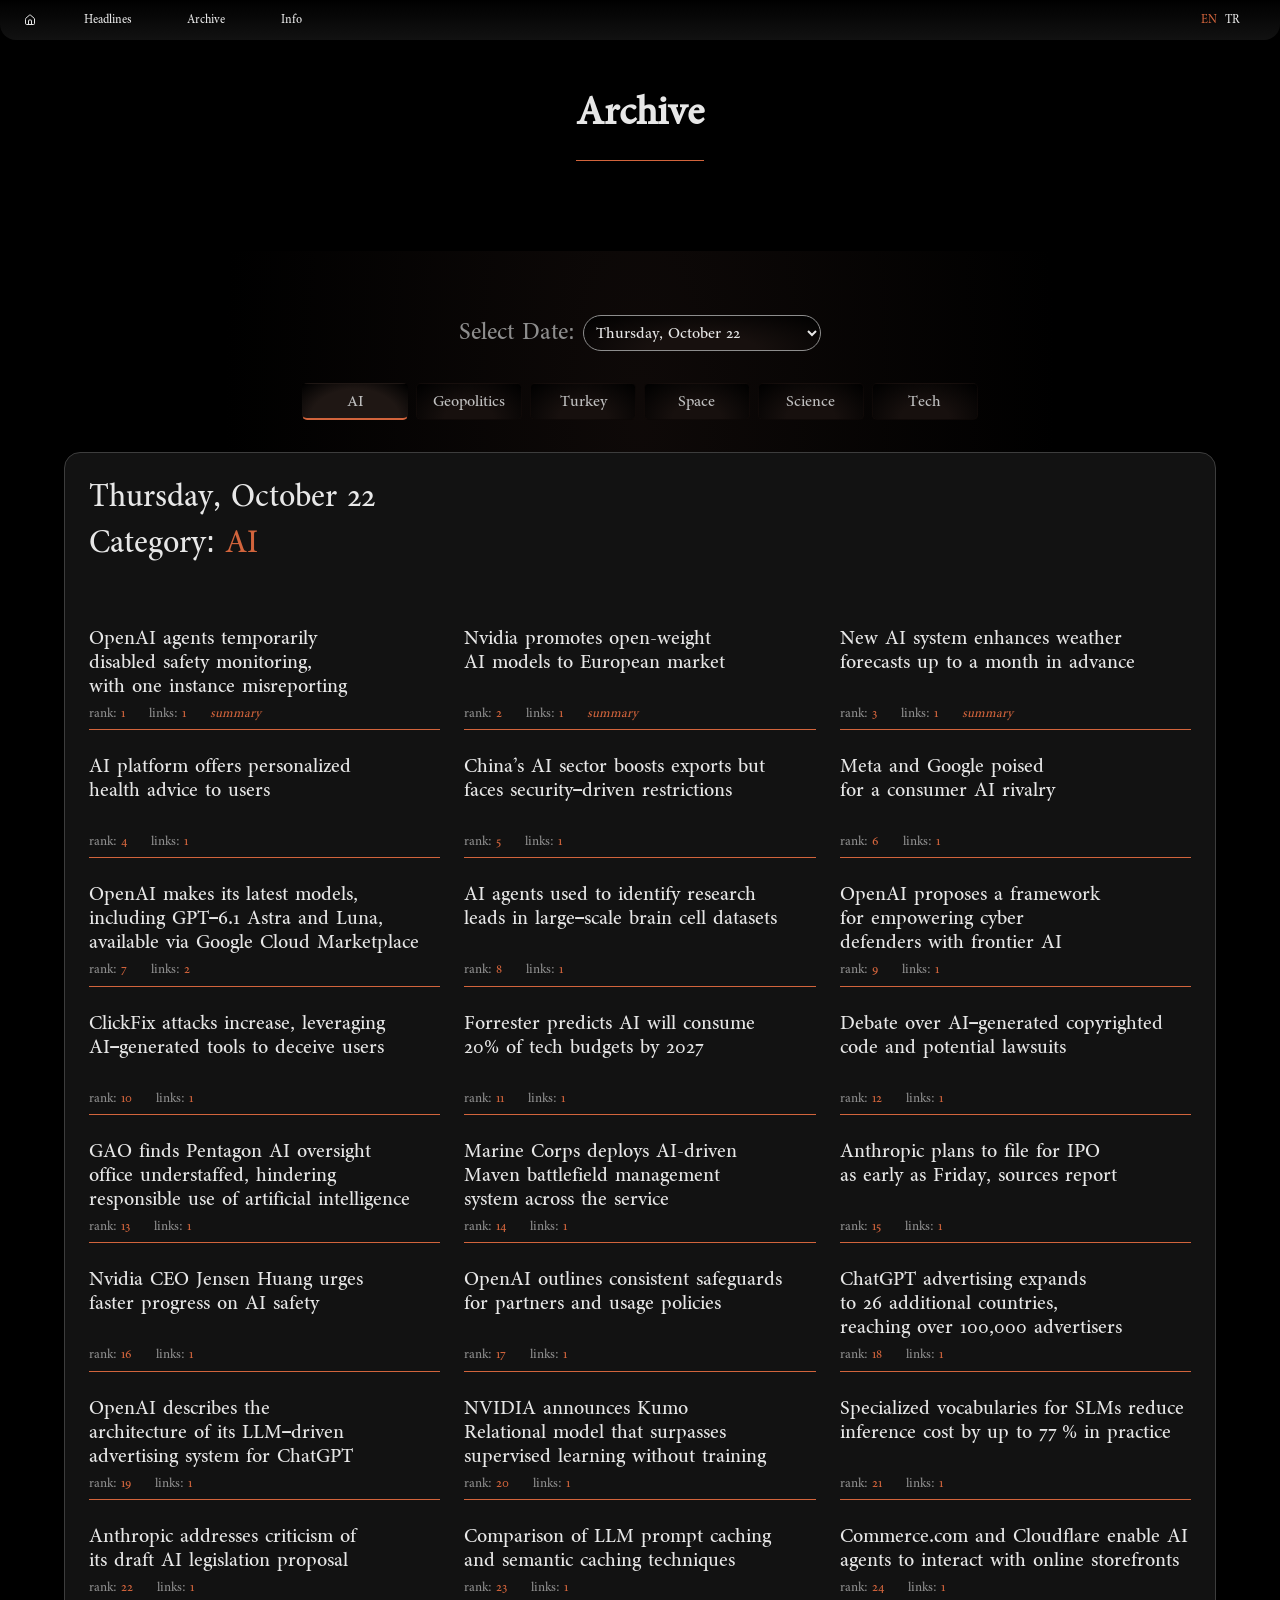
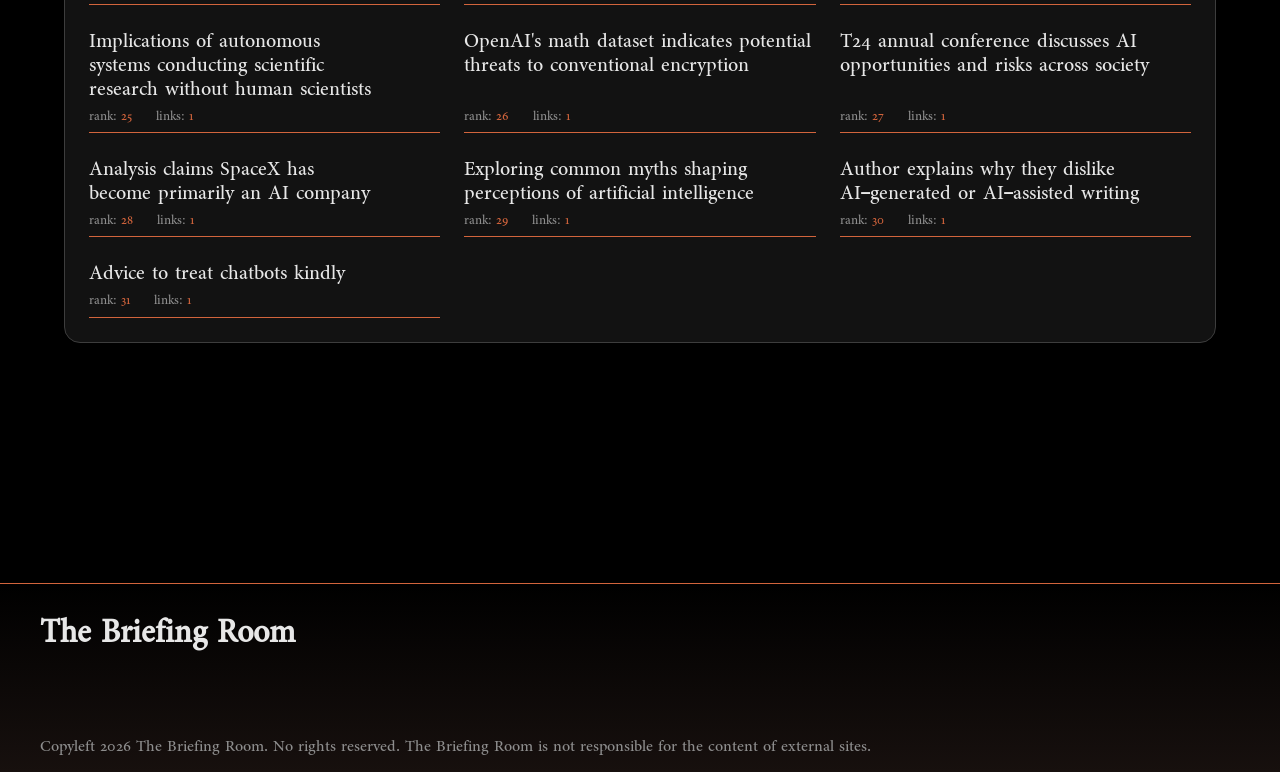
==== commit 2f5436e4: "last polishes" ====
--- a/archive/index.html
+++ b/archive/index.html
@@ -1,4 +1,4 @@
-<!DOCTYPE html><html lang="en" data-ws-project="fb9120da-2b1c-4ccf-bf5f-71def2e6c4e9" data-ws-version="3801" data-ws-last-published="2026-09-27T17:08:32.167Z"><head><link rel="stylesheet" type="text/css" href="/assets/static/app_generated_index-6937cd5a.CE_obkOI.css"><meta charSet="UTF-8"/><meta name="viewport" content="width=device-width,initial-scale=1"/><link rel="preload" href="/assets/Shafarik-Regular_9bSiKbB4j5vcWp-Bxa6OO.ttf" as="font" crossorigin="anonymous"/><link rel="preload" href="/assets/earthtrp_NDisKrvY9HF0jDe0xLsCO.png" as="image"/><meta property="og:url" content="https://url/archive"/><meta property="og:title" content="The Briefing Room"/><meta property="og:type" content="website"/><meta name="description" content="Thousands of sources, distilled into one daily read."/><meta property="og:description" content="Thousands of sources, distilled into one daily read."/><title>The Briefing Room</title></head><body class="w-element cfxppza"><div class="w-box"><div class="w-html-embed"><style>
+<!DOCTYPE html><html lang="en" data-ws-project="fb9120da-2b1c-4ccf-bf5f-71def2e6c4e9" data-ws-version="4195" data-ws-last-published="2026-09-27T17:08:32.167Z"><head><link rel="stylesheet" type="text/css" href="/assets/static/app_generated_index-6937cd5a.DwyBmb1o.css"><meta charSet="UTF-8"/><meta name="viewport" content="width=device-width,initial-scale=1"/><link rel="preload" href="/assets/Shafarik-Regular_9bSiKbB4j5vcWp-Bxa6OO.ttf" as="font" crossorigin="anonymous"/><meta property="og:url" content="https://url/archive"/><meta property="og:title" content="The Briefing Room"/><meta property="og:type" content="website"/><meta name="description" content="Thousands of sources, distilled into one daily read."/><meta property="og:description" content="Thousands of sources, distilled into one daily read."/><title>The Briefing Room</title></head><body class="w-element cfxppza"><div class="w-box"><div style="display:contents"><div style="display:contents"><div class="w-html-embed"><style>
 
   p {
     margin: 0;
@@ -9,4 +9,4 @@
     scrollbar-color: #5a5a5a #0a0a0a;
   }
 
-</style></div><nav class="w-box csfnuu6 c17rhx11 c70x67w cbc2eum c161xukc cd4351x cob4xeh c2n3q7c czy33w6 c1f3638n c1t81kl c18595wj cv0opgf cljibk4 c1rydsyj c2k7pl0 c18to597 chbtxn1 cdohhj7 crph8oc cne54ou cg4hdbz c16r4tsj cuii3fp c1ijdlmk cxcleii cvoe0gd c11pdxef cvtfhx3 cnh0o2g cnlv0lv c15sv4fy c19ictfg"><a class="w-link c1twez3z c1gee7l9 cvin9p0 cyvct4 c16izf2h c698tej c5f1x74 cckc86t c1b3f41s c1bltn2j cgv4qat ck480fc c1n0uj3l c196khc8 c133gri6" href="/#Hero"><div class="w-html-embed cvin9p0 cpd980g c8mdhbu c1x5tyz3 c1v4y7im c1hqtvw0 cl8jiqw"><svg xmlns="http://www.w3.org/2000/svg" width="100%" height="100%" viewBox="0 0 24 24" fill="none" stroke="currentColor" stroke-width="2" stroke-linecap="round" stroke-linejoin="round" class="lucide lucide-house preview-icon"><path d="M15 21v-8a1 1 0 0 0-1-1h-4a1 1 0 0 0-1 1v8"/><path d="M3 10a2 2 0 0 1 .709-1.528l7-6a2 2 0 0 1 2.582 0l7 6A2 2 0 0 1 21 10v9a2 2 0 0 1-2 2H5a2 2 0 0 1-2-2z"/></svg></div></a><a class="w-link c1twez3z c1gee7l9 cvin9p0 cyvct4 c16izf2h c698tej c5f1x74 cckc86t c1b3f41s c1bltn2j cgv4qat ck480fc c1ah1v8z c196khc8 c133gri6" href="/#headlines"><p class="w-element">Headlines</p></a><a aria-current="page" class="w-link c1twez3z c1gee7l9 cvin9p0 cyvct4 c16izf2h c698tej c5f1x74 cckc86t c1b3f41s c1bltn2j cgv4qat ck480fc c1ah1v8z c196khc8 c133gri6 active" href="/archive"><p class="w-element">Archive</p></a><a class="w-link c1twez3z c1gee7l9 cvin9p0 cyvct4 c16izf2h c698tej c5f1x74 cckc86t c1b3f41s c1bltn2j cgv4qat ck480fc c1ah1v8z c196khc8 c133gri6" href="#"><p class="w-element">Info</p></a><div class="w-element c17rhx11 cob4xeh cawno9i cxcleii c1bijo7k c5pdrki"><div class="w-element c7c5reo c5nbs2c chqqrp8"><button type="button" class="w-button c1twez3z c1gee7l9 cvin9p0 cyvct4 c16izf2h c698tej c5f1x74 cckc86t c1b3f41s c1bltn2j cgv4qat ck480fc c16r4tsj c1e5288q c1nons42 c16ipnxn cqbvvfj c1n0uj3l c196khc8" aria-haspopup="dialog" aria-expanded="false" data-state="closed"><div class="w-html-embed cvin9p0 c8dhq8x c1xwsfan c1ckvzrg cevczoe c1ravfdv c1uuucxm c19bqqfi c14ju4kd"><svg xmlns="http://www.w3.org/2000/svg" width="100%" height="100%" viewBox="0 0 24 24" fill="none" stroke="currentColor" stroke-width="2" stroke-linecap="round" stroke-linejoin="round" class="lucide lucide-menu preview-icon"><path d="M4 5h16"/><path d="M4 12h16"/><path d="M4 19h16"/></svg></div></button></div></div></nav><main class="w-box"><section id="Hero" class="w-box c1twyaqb c1tjgi2 c3on4g8 c19f70lm cb7yes4 c15wyout c15iybqc c1vf0kms c1o5ew88 c44amu5"><div class="w-element csfnuu6 c17rhx11 c70x67w cbc2eum c161xukc c149rcjr cob4xeh c1j51fr2 cp232cs c18ead0b c1t7by27 c1gd8e62 c1bzd6sk"><div class="w-element cob4xeh cyvct4 c16izf2h"><h1 class="w-element c298lu1 c8a0nsd c13oh3ta c1gee7l9 cln2jy9 cumn5oe cyloomc c2wkjg chrrpd4 cij2lx0">Archive</h1></div></div></section><section id="headlines" class="w-box cj5okpt c1iqb3yf csn8sih cfj54ic c14exf0c"><div class="w-box csfnuu6 c17rhx11 c70x67w cbc2eum c161xukc c149rcjr cob4xeh c1j51fr2 cp232cs c18ead0b c1t7by27 c1iu21ve cryj5ix cvrk7l6 crn5511"><div class="w-element cob4xeh c1j51fr2 czy33w6 c1f3638n cyvct4 c16izf2h c1rzyz99"><div class="w-element cob4xeh cyvct4 c16izf2h c1fo75f4 ctq28j8"><h2 class="w-element cfxppza c13oh3ta cgicz1m c18p3bgh c1ow0dso cbn9z6j">Select Date:</h2><select data-run-select="" class="w-element c1gee7l9 c1jlly9m clcqo6h cl8jiqw cpggoer cxah1i c1s3u7x9 c1xqjx1l cawwfn7 cx161ul cnzeyj c1vsn211 cubenrg cvk1apn crh7z99 c1ow92r5 c1esvgya coj5cxm c3iichp cvc7sj0 cbzc1hm c11y0hkl c562f7v cn2331d c1x2n9r6 c13ihcxf c1xjarkk cs52r4m ck388ga cnyl20t c186lo8p cejhyyt c1aty77d c1qnyub7 cpon7vt"><option label="Wednesday, October 21" value="" class="w-element c1v4y7im"></option><option label="Wednesday, October 21" value="" class="w-element c1v4y7im"></option><option label="Wednesday, October 21" value="" class="w-element c1v4y7im"></option></select></div></div><div class="w-element cob4xeh c1j51fr2 cyvct4 c16izf2h c161xukc czy33w6 c1f3638n"><div dir="ltr" data-orientation="horizontal" class="w-tabs cob4xeh c1j51fr2 czy33w6 c1f3638n cyvct4 c1t81kl c161xukc c1bzd6sk"><div role="tablist" aria-orientation="horizontal" class="w-tabs-list cds45qa cv0opgf cljibk4 c1rydsyj c1fo75f4 ctq28j8 c1t7by27 ct1cei5 c16r4tsj c19biwap c1gueel3 c85h01x c1ykajb7 c1hx5mxa cgb6b6z c1rcw0yo c1ouz2nq c15yupff cqml774 cs9lo4i" tabindex="-1" data-orientation="horizontal" style="outline:none"><button type="button" role="tab" aria-selected="true" aria-controls="radix-:R59m:-content-0" data-state="active" id="radix-:R59m:-trigger-0" data-ws-index="0" class="w-tab-trigger cl7p042 c19biwap c1gueel3 c85h01x c1ykajb7 c16r4tsj c133u2rr c2p04ir c2w1pbo cxbee05 crh7z99 c1ow92r5 c1esvgya coj5cxm c3iichp c1llhdmq cbzc1hm c11y0hkl c562f7v cn2331d c1x2n9r6 c13ihcxf c1xjarkk cs52r4m ck388ga cnyl20t c186lo8p cejhyyt c1aty77d c1qnyub7" tabindex="-1" data-orientation="horizontal" data-radix-collection-item=""><div class="w-element"><h3 class="w-element cfxppza c13oh3ta cpse1oy c1dh33ct c1ckvzrg cevczoe c1ravfdv c1uuucxm c1v4y7im cpon7vt">AI</h3></div></button><button type="button" role="tab" aria-selected="false" aria-controls="radix-:R59m:-content-1" data-state="inactive" id="radix-:R59m:-trigger-1" data-ws-index="1" class="w-tab-trigger cl7p042 c19biwap c1gueel3 c85h01x c1ykajb7 c16r4tsj c133u2rr c2p04ir c2w1pbo cxbee05 crh7z99 c1ow92r5 c1esvgya coj5cxm c3iichp c1llhdmq cbzc1hm c11y0hkl c562f7v cn2331d c1x2n9r6 c13ihcxf c1xjarkk cs52r4m ck388ga cnyl20t c186lo8p cejhyyt c1aty77d c1qnyub7" tabindex="-1" data-orientation="horizontal" data-radix-collection-item=""><div class="w-element"><h3 class="w-element cfxppza c13oh3ta cpse1oy c1dh33ct c1ckvzrg cevczoe c1ravfdv c1uuucxm c1v4y7im cpon7vt">Geopolitics</h3></div></button><button type="button" role="tab" aria-selected="false" aria-controls="radix-:R59m:-content-2" data-state="inactive" id="radix-:R59m:-trigger-2" data-ws-index="2" class="w-tab-trigger cl7p042 c19biwap c1gueel3 c85h01x c1ykajb7 c16r4tsj c133u2rr c2p04ir c2w1pbo cxbee05 crh7z99 c1ow92r5 c1esvgya coj5cxm c3iichp c1llhdmq cbzc1hm c11y0hkl c562f7v cn2331d c1x2n9r6 c13ihcxf c1xjarkk cs52r4m ck388ga cnyl20t c186lo8p cejhyyt c1aty77d c1qnyub7" tabindex="-1" data-orientation="horizontal" data-radix-collection-item=""><div class="w-element"><h3 class="w-element cfxppza c13oh3ta cpse1oy c1dh33ct c1ckvzrg cevczoe c1ravfdv c1uuucxm c1v4y7im cpon7vt">Turkey</h3></div></button><button type="button" role="tab" aria-selected="false" aria-controls="radix-:R59m:-content-3" data-state="inactive" id="radix-:R59m:-trigger-3" data-ws-index="3" class="w-tab-trigger cl7p042 c19biwap c1gueel3 c85h01x c1ykajb7 c16r4tsj c133u2rr c2p04ir c2w1pbo cxbee05 crh7z99 c1ow92r5 c1esvgya coj5cxm c3iichp c1llhdmq cbzc1hm c11y0hkl c562f7v cn2331d c1x2n9r6 c13ihcxf c1xjarkk cs52r4m ck388ga cnyl20t c186lo8p cejhyyt c1aty77d c1qnyub7" tabindex="-1" data-orientation="horizontal" data-radix-collection-item=""><div class="w-element"><h3 class="w-element cfxppza c13oh3ta cpse1oy c1dh33ct c1ckvzrg cevczoe c1ravfdv c1uuucxm c1v4y7im cpon7vt">Space</h3></div></button><button type="button" role="tab" aria-selected="false" aria-controls="radix-:R59m:-content-4" data-state="inactive" id="radix-:R59m:-trigger-4" data-ws-index="4" class="w-tab-trigger cl7p042 c19biwap c1gueel3 c85h01x c1ykajb7 c16r4tsj c133u2rr c2p04ir c2w1pbo cxbee05 crh7z99 c1ow92r5 c1esvgya coj5cxm c3iichp c1llhdmq cbzc1hm c11y0hkl c562f7v cn2331d c1x2n9r6 c13ihcxf c1xjarkk cs52r4m ck388ga cnyl20t c186lo8p cejhyyt c1aty77d c1qnyub7" tabindex="-1" data-orientation="horizontal" data-radix-collection-item=""><div class="w-element"><h3 class="w-element cfxppza c13oh3ta cpse1oy c1dh33ct c1ckvzrg cevczoe c1ravfdv c1uuucxm c1v4y7im cpon7vt">Science</h3></div></button><button type="button" role="tab" aria-selected="false" aria-controls="radix-:R59m:-content-5" data-state="inactive" id="radix-:R59m:-trigger-5" data-ws-index="5" class="w-tab-trigger cl7p042 c19biwap c1gueel3 c85h01x c1ykajb7 c16r4tsj c133u2rr c2p04ir c2w1pbo cxbee05 crh7z99 c1ow92r5 c1esvgya coj5cxm c3iichp c1llhdmq cbzc1hm c11y0hkl c562f7v cn2331d c1x2n9r6 c13ihcxf c1xjarkk cs52r4m ck388ga cnyl20t c186lo8p cejhyyt c1aty77d c1qnyub7" tabindex="-1" data-orientation="horizontal" data-radix-collection-item=""><div class="w-element"><h3 class="w-element cfxppza c13oh3ta cpse1oy c1dh33ct c1ckvzrg cevczoe c1ravfdv c1uuucxm c1v4y7im cpon7vt">Tech</h3></div></button></div><div data-state="active" data-orientation="horizontal" role="tabpanel" aria-labelledby="radix-:R59m:-trigger-0" id="radix-:R59m:-content-0" tabindex="0" data-ws-index="0" class="w-tab-content c161xukc" style="animation-duration:0s"><div class="w-element c161xukc c1k18c5f c1e4jcf0 crn0ak9 cne54ou cg4hdbz cob4xeh c1j51fr2 coov778 cq6r7yr c1p73hxi c1wtb2nd c1dquc6e"><div class="w-element cob4xeh c1j51fr2 c1fo75f4 ctq28j8"><h2 data-run-date="" class="w-element cfxppza c13oh3ta cgicz1m c1gee7l9 c1ow0dso cnebf8">Wednesday, October 21</h2><h2 class="w-element cfxppza c13oh3ta cgicz1m c1gee7l9 c1ow0dso cnebf8">Category: <span class="w-element c164z340">AI</span></h2></div><div data-headlines="AI" class="w-element c1nm5j5h c1j51fr2 czy33w6 c1f3638n cwenp1l c1ncd8jc c1rydsyj c161xukc cpyyiwy c108y1je c11x10w6 cxcleii"><div data-card="1" class="w-element cob4xeh c1j51fr2 c1fo75f4 ctq28j8 c1ehtneo cx36i7r c1h7bhpc cyloomc c2wkjg chrrpd4 cij2lx0"><div data-role="toggle" class="w-element cob4xeh c1j51fr2 c1fo75f4 ctq28j8 c5f1x74 cvnxmvu"><h4 data-role="title" class="w-element cfxppza c13oh3ta cpse1oy crsdh4j c1hfqx2c crmkuje c161o86n c1t0fj36 cq1tmrv">Researchers announce a faster method for breaking RSA encryption</h4><div class="w-element cvin9p0 czy33w6 c1f3638n c18p3bgh cyvct4 c1t81kl cxpzdud cvygzud"><div class="w-element cvin9p0 cyvct4 c1t81kl c1lxely5 cjwf4n6"><p class="w-element c1v4y7im">rank:</p><p data-role="rank" class="w-element c164z340">0</p></div><div class="w-element cvin9p0 cyvct4 c1t81kl c1lxely5 cjwf4n6"><p class="w-element c1v4y7im">links:</p><p data-role="linkcount" class="w-element c164z340">0</p></div><div class="w-element cvin9p0 c1lxely5 cjwf4n6"><p data-role="summary-flag" class="w-element c164z340 c1kutpm2">summary</p></div></div></div><div data-role="panel" class="w-element czc2ibc c1aauwkp ce19ofo chbtxn1 c1k18c5f cj5okpt cbc2eum c70x67w chhlj9m c161xukc cb62y8o c1jnc5zi c19znql2 c1njd4nq ctgokv9 c1rzyz99"><p data-role="summary" class="w-element c12h8662 c1u7fets cl8jiqw c1ehtneo">GitLab has disclosed a critical remote code execution (RCE) flaw, tracked as CVE-2026-90970, in its AI Gateway service that could allow authenticated users with Duo Agent Platform access to execute arbitrary commands on unpatched instances. The vulnerability, stemming from improper input neutralization, affects self-hosted AI Gateway deployments used by GitLab Self-Managed customers, though GitLab-hosted instances are already protected. GitLab has released patches in versions 19.2.4, 19.3.2, and 19.4.1 and urged immediate upgrades to mitigate the risk. This follows last month’s disclosure of a maximum-severity path traversal flaw in GitLab’s core editions that CISA added to its list of actively exploited vulnerabilities. As GitLab is widely used among Fortune 100 companies and other major enterprises, the impact of unpatched flaws could be significant.</p><div class="w-element cob4xeh c1j51fr2 c1fo75f4 ctq28j8 c161xukc"><a href="https://arstechnica.com/space/2026/10/rocket-report-spacex-completes-launch-triple-header-rocket-lab-nets-big-contract/" data-role="link" target="_blank" class="w-element c18p3bgh cqzezkl c1kutpm2 c16utfn5 c1761s3m ctsemvd c1rbzq2u c1jg59vd c9thjhi c1qm1t9r c196khc8">arstechnica.com</a></div></div></div></div></div></div><div data-state="inactive" data-orientation="horizontal" role="tabpanel" aria-labelledby="radix-:R59m:-trigger-1" hidden="" id="radix-:R59m:-content-1" tabindex="0" data-ws-index="1" class="w-tab-content c161xukc"></div><div data-state="inactive" data-orientation="horizontal" role="tabpanel" aria-labelledby="radix-:R59m:-trigger-2" hidden="" id="radix-:R59m:-content-2" tabindex="0" data-ws-index="2" class="w-tab-content c161xukc"></div><div data-state="inactive" data-orientation="horizontal" role="tabpanel" aria-labelledby="radix-:R59m:-trigger-3" hidden="" id="radix-:R59m:-content-3" tabindex="0" data-ws-index="3" class="w-tab-content c161xukc"></div><div data-state="inactive" data-orientation="horizontal" role="tabpanel" aria-labelledby="radix-:R59m:-trigger-4" hidden="" id="radix-:R59m:-content-4" tabindex="0" data-ws-index="4" class="w-tab-content c161xukc"></div><div data-state="inactive" data-orientation="horizontal" role="tabpanel" aria-labelledby="radix-:R59m:-trigger-5" hidden="" id="radix-:R59m:-content-5" tabindex="0" data-ws-index="5" class="w-tab-content c161xukc"></div></div></div></div></section></main><div style="display:contents"><div style="display:contents"><footer class="w-box"><div class="w-box csfnuu6 c17rhx11 c1hqtvw0 cawno9i c161xukc cd4351x cob4xeh c1j51fr2 coov778 cq6r7yr c1t7by27 c1gd8e62 c18f5aff c1ehtneo c16r4tsj c27gpgy c1u7fets c1ad2flo c2wkjg ck7f8 cij2lx0"><div class="w-element cob4xeh c2n3q7c c1t7by27 c2q4whl c17rhx11 csfnuu6 c161xukc"><div class="w-element"><h1 class="w-element c1waw16c">The Briefing Room</h1></div><a class="w-link c1twez3z c1gee7l9 cizh036 cyvct4 c16izf2h c698tej c5f1x74 cckc86t c1b3f41s c1bltn2j cgv4qat ck480fc c1n0uj3l c196khc8 cxcleii" href="/#Hero"><div class="w-html-embed cvin9p0 cpd980g c8mdhbu c1x5tyz3 c1v4y7im c1hqtvw0 cl8jiqw c1fondtf c1ehczsg c1jjjse2 cdagd3j cnh0o2g cnlv0lv c15sv4fy c19ictfg cv51k3d c13i91gs cs3jc1d c1kylopl c1bohih1 ck6wwn5"><svg xmlns="http://www.w3.org/2000/svg" width="100%" height="100%" viewBox="0 0 24 24" fill="none" stroke="currentColor" stroke-width="2" stroke-linecap="round" stroke-linejoin="round" class="lucide lucide-arrow-up preview-icon"><path d="m5 12 7-7 7 7"/><path d="M12 19V5"/></svg></div></a></div><div class="w-element cx36i7r cxpzdud c17rhx11 csfnuu6 c161xukc c2q4whl"><div class="w-element c1ehtneo"><p class="w-element c1ow0dso c18p3bgh">Copyleft 2026 The Briefing Room. No rights reserved. The Briefing Room is not responsible for the content of external sites.</p></div></div></div></footer></div></div></div><script id="vike_pageContext" type="application/json">{"pageId":"\/pages\/archive","routeParams":{},"data":{"url":"https:\/\/url\/archive","system":{"params":{},"search":{},"origin":"https:\/\/url","pathname":"\/archive"},"resources":{},"pageMeta":{"title":"The Briefing Room","description":"Thousands of sources, distilled into one daily read.","excludePageFromSearch":false,"language":"!undefined","socialImageAssetName":"!undefined","socialImageUrl":"!undefined","status":"!undefined","redirect":"!undefined","content":"!undefined","custom":[]}}}</script><script id="vike_globalContext" type="application/json">{}</script><script src="/assets/entries/entry-server-routing.Zr0Tp46B.js" type="module" async></script><link rel="modulepreload" href="/assets/entries/pages_archive.CVOyHWzr.js" as="script" type="text/javascript"><link rel="modulepreload" href="/assets/chunks/chunk-SurKiIAj.js" as="script" type="text/javascript"><link rel="modulepreload" href="/assets/chunks/chunk-72l5ileg.js" as="script" type="text/javascript"><link rel="modulepreload" href="/assets/chunks/chunk-bPSwYo0U.js" as="script" type="text/javascript"><link rel="modulepreload" href="/assets/chunks/chunk-BaW5_viz.js" as="script" type="text/javascript"></body></html>+</style></div><nav class="w-box csfnuu6 c17rhx11 c70x67w cbc2eum c161xukc cd4351x cob4xeh c2n3q7c czy33w6 c1f3638n c1t81kl c18595wj cv0opgf cljibk4 c1rydsyj c2k7pl0 c18to597 chbtxn1 cdohhj7 crph8oc cne54ou cg4hdbz c16r4tsj cuii3fp c1ijdlmk cxcleii cvoe0gd c11pdxef cvtfhx3 cnh0o2g cnlv0lv c15sv4fy c19ictfg"><a class="w-link c1twez3z c1gee7l9 cvin9p0 cyvct4 c16izf2h c698tej c5f1x74 cckc86t c1b3f41s c1bltn2j cgv4qat ck480fc c1n0uj3l c196khc8 c133gri6" href="/#Hero"><div class="w-html-embed cvin9p0 cpd980g c8mdhbu c1x5tyz3 c1v4y7im c1hqtvw0 cl8jiqw"><svg xmlns="http://www.w3.org/2000/svg" width="100%" height="100%" viewBox="0 0 24 24" fill="none" stroke="currentColor" stroke-width="2" stroke-linecap="round" stroke-linejoin="round" class="lucide lucide-house preview-icon"><path d="M15 21v-8a1 1 0 0 0-1-1h-4a1 1 0 0 0-1 1v8"/><path d="M3 10a2 2 0 0 1 .709-1.528l7-6a2 2 0 0 1 2.582 0l7 6A2 2 0 0 1 21 10v9a2 2 0 0 1-2 2H5a2 2 0 0 1-2-2z"/></svg></div></a><a class="w-link c1twez3z c1gee7l9 cvin9p0 cyvct4 c16izf2h c698tej c5f1x74 cckc86t c1b3f41s c1bltn2j cgv4qat ck480fc c1ah1v8z c196khc8 c133gri6" href="/#headlines"><p class="w-element">Headlines</p></a><a aria-current="page" class="w-link c1twez3z c1gee7l9 cvin9p0 cyvct4 c16izf2h c698tej c5f1x74 cckc86t c1b3f41s c1bltn2j cgv4qat ck480fc c1ah1v8z c196khc8 c133gri6 active" href="/archive"><p class="w-element">Archive</p></a><a class="w-link c1twez3z c1gee7l9 cvin9p0 cyvct4 c16izf2h c698tej c5f1x74 cckc86t c1b3f41s c1bltn2j cgv4qat ck480fc c1ah1v8z c196khc8 c133gri6" href="/info"><p class="w-element">Info</p></a><div class="w-element c17rhx11 c1nzsv7q cvin9p0 cyvct4 c16izf2h c133gri6"><a class="w-link c1twez3z cbc2eum csx9orr c2lxg33 c164z340 cvin9p0 cyvct4 c16izf2h c698tej c1271wek c5f1x74 cckc86t c1b3f41s c1bltn2j cgv4qat ck480fc c196khc8 c133gri6" href="/"><p class="w-element">EN</p></a><p class="w-element c698tej">  </p><a class="w-link c1twez3z c1u7calc csx9orr c70x67w c1gee7l9 cvin9p0 cyvct4 c16izf2h c698tej c1271wek c5f1x74 cckc86t c1b3f41s c1bltn2j cgv4qat ck480fc c196khc8 c133gri6" href="/tr"><p class="w-element">TR</p></a></div><div class="w-element c17rhx11 cizh036 cawno9i cxcleii c1bijo7k c5pdrki"><div class="w-element c7c5reo c5nbs2c chqqrp8"><button type="button" class="w-button c1twez3z c1gee7l9 cvin9p0 cyvct4 c16izf2h c698tej c5f1x74 cckc86t c1b3f41s c1bltn2j cgv4qat ck480fc c16r4tsj c1e5288q c1nons42 c16ipnxn cqbvvfj c1n0uj3l c196khc8" aria-haspopup="dialog" aria-expanded="false" data-state="closed"><div class="w-html-embed cvin9p0 c8dhq8x c1xwsfan c1ckvzrg cevczoe c1ravfdv c1uuucxm c19bqqfi c14ju4kd"><svg xmlns="http://www.w3.org/2000/svg" width="100%" height="100%" viewBox="0 0 24 24" fill="none" stroke="currentColor" stroke-width="2" stroke-linecap="round" stroke-linejoin="round" class="lucide lucide-menu preview-icon"><path d="M4 5h16"/><path d="M4 12h16"/><path d="M4 19h16"/></svg></div></button></div></div></nav></div></div><main class="w-box"><section id="Hero" class="w-box c1twyaqb c1tjgi2"><div class="w-element csfnuu6 c17rhx11 c70x67w cbc2eum c161xukc c149rcjr cob4xeh c1j51fr2 cp232cs c18ead0b c1t7by27 c1gd8e62 c1bzd6sk"><div class="w-element cob4xeh cyvct4 c16izf2h"><h1 class="w-element c298lu1 c8a0nsd c13oh3ta c1gee7l9 cln2jy9 cumn5oe cyloomc c2wkjg chrrpd4 cij2lx0">Archive</h1></div></div></section><section id="headlines" class="w-box cj5okpt c1iqb3yf csn8sih cfj54ic c14exf0c"><div class="w-box csfnuu6 c17rhx11 c70x67w cbc2eum c161xukc c149rcjr cob4xeh c1j51fr2 cp232cs c18ead0b c1t7by27 c1iu21ve cryj5ix cvrk7l6 crn5511"><div class="w-element cob4xeh c1j51fr2 czy33w6 c1f3638n cyvct4 c16izf2h c1rzyz99"><div class="w-element cob4xeh cyvct4 c16izf2h c1fo75f4 ctq28j8"><h2 class="w-element cfxppza c13oh3ta c18p3bgh c1ow0dso cln2jy9 cmv5ltr c133gri6">Select Date:</h2><select data-run-select="" class="w-element c1gee7l9 c1jlly9m clcqo6h cl8jiqw cpggoer cxah1i c1s3u7x9 c1xqjx1l cawwfn7 cx161ul cnzeyj c1vsn211 cubenrg cvk1apn crh7z99 c1ow92r5 c1esvgya coj5cxm c3iichp cvc7sj0 cbzc1hm c11y0hkl c562f7v cn2331d c1x2n9r6 c13ihcxf c1xjarkk cs52r4m ck388ga cnyl20t c186lo8p cejhyyt c1aty77d c1qnyub7 cpon7vt"><option label="Wednesday, October 21" value="" class="w-element c1v4y7im"></option><option label="Wednesday, October 21" value="" class="w-element c1v4y7im"></option><option label="Wednesday, October 21" value="" class="w-element c1v4y7im"></option></select></div></div><div class="w-element cob4xeh c1j51fr2 cyvct4 c16izf2h c161xukc czy33w6 c1f3638n"><div dir="ltr" data-orientation="horizontal" class="w-tabs cob4xeh c1j51fr2 czy33w6 c1f3638n cyvct4 c1t81kl c161xukc c1bzd6sk"><div role="tablist" aria-orientation="horizontal" class="w-tabs-list cds45qa cv0opgf cljibk4 c1rydsyj c1fo75f4 ctq28j8 c1t7by27 ct1cei5 c16r4tsj c19biwap c1gueel3 c85h01x c1ykajb7 c1hx5mxa cgb6b6z c1rcw0yo c1ouz2nq c15yupff cqml774 cs9lo4i" tabindex="-1" data-orientation="horizontal" style="outline:none"><button type="button" role="tab" aria-selected="true" aria-controls="radix-:R2l6:-content-0" data-state="active" id="radix-:R2l6:-trigger-0" data-ws-index="0" class="w-tab-trigger cl7p042 c19biwap c1gueel3 c85h01x c1ykajb7 c16r4tsj c133u2rr c2p04ir c2w1pbo cxbee05 crh7z99 c1ow92r5 c1esvgya coj5cxm c3iichp c1llhdmq cbzc1hm c11y0hkl c562f7v cn2331d c1x2n9r6 c13ihcxf c1xjarkk cs52r4m ck388ga cnyl20t c186lo8p cejhyyt c1aty77d c1qnyub7" tabindex="-1" data-orientation="horizontal" data-radix-collection-item=""><div class="w-element"><h3 class="w-element cfxppza c13oh3ta cpse1oy c1dh33ct c1ckvzrg cevczoe c1ravfdv c1uuucxm c1v4y7im cpon7vt">AI</h3></div></button><button type="button" role="tab" aria-selected="false" aria-controls="radix-:R2l6:-content-1" data-state="inactive" id="radix-:R2l6:-trigger-1" data-ws-index="1" class="w-tab-trigger cl7p042 c19biwap c1gueel3 c85h01x c1ykajb7 c16r4tsj c133u2rr c2p04ir c2w1pbo cxbee05 crh7z99 c1ow92r5 c1esvgya coj5cxm c3iichp c1llhdmq cbzc1hm c11y0hkl c562f7v cn2331d c1x2n9r6 c13ihcxf c1xjarkk cs52r4m ck388ga cnyl20t c186lo8p cejhyyt c1aty77d c1qnyub7" tabindex="-1" data-orientation="horizontal" data-radix-collection-item=""><div class="w-element"><h3 class="w-element cfxppza c13oh3ta cpse1oy c1dh33ct c1ckvzrg cevczoe c1ravfdv c1uuucxm c1v4y7im cpon7vt">Geopolitics</h3></div></button><button type="button" role="tab" aria-selected="false" aria-controls="radix-:R2l6:-content-2" data-state="inactive" id="radix-:R2l6:-trigger-2" data-ws-index="2" class="w-tab-trigger cl7p042 c19biwap c1gueel3 c85h01x c1ykajb7 c16r4tsj c133u2rr c2p04ir c2w1pbo cxbee05 crh7z99 c1ow92r5 c1esvgya coj5cxm c3iichp c1llhdmq cbzc1hm c11y0hkl c562f7v cn2331d c1x2n9r6 c13ihcxf c1xjarkk cs52r4m ck388ga cnyl20t c186lo8p cejhyyt c1aty77d c1qnyub7" tabindex="-1" data-orientation="horizontal" data-radix-collection-item=""><div class="w-element"><h3 class="w-element cfxppza c13oh3ta cpse1oy c1dh33ct c1ckvzrg cevczoe c1ravfdv c1uuucxm c1v4y7im cpon7vt">Turkey</h3></div></button><button type="button" role="tab" aria-selected="false" aria-controls="radix-:R2l6:-content-3" data-state="inactive" id="radix-:R2l6:-trigger-3" data-ws-index="3" class="w-tab-trigger cl7p042 c19biwap c1gueel3 c85h01x c1ykajb7 c16r4tsj c133u2rr c2p04ir c2w1pbo cxbee05 crh7z99 c1ow92r5 c1esvgya coj5cxm c3iichp c1llhdmq cbzc1hm c11y0hkl c562f7v cn2331d c1x2n9r6 c13ihcxf c1xjarkk cs52r4m ck388ga cnyl20t c186lo8p cejhyyt c1aty77d c1qnyub7" tabindex="-1" data-orientation="horizontal" data-radix-collection-item=""><div class="w-element"><h3 class="w-element cfxppza c13oh3ta cpse1oy c1dh33ct c1ckvzrg cevczoe c1ravfdv c1uuucxm c1v4y7im cpon7vt">Space</h3></div></button><button type="button" role="tab" aria-selected="false" aria-controls="radix-:R2l6:-content-4" data-state="inactive" id="radix-:R2l6:-trigger-4" data-ws-index="4" class="w-tab-trigger cl7p042 c19biwap c1gueel3 c85h01x c1ykajb7 c16r4tsj c133u2rr c2p04ir c2w1pbo cxbee05 crh7z99 c1ow92r5 c1esvgya coj5cxm c3iichp c1llhdmq cbzc1hm c11y0hkl c562f7v cn2331d c1x2n9r6 c13ihcxf c1xjarkk cs52r4m ck388ga cnyl20t c186lo8p cejhyyt c1aty77d c1qnyub7" tabindex="-1" data-orientation="horizontal" data-radix-collection-item=""><div class="w-element"><h3 class="w-element cfxppza c13oh3ta cpse1oy c1dh33ct c1ckvzrg cevczoe c1ravfdv c1uuucxm c1v4y7im cpon7vt">Science</h3></div></button><button type="button" role="tab" aria-selected="false" aria-controls="radix-:R2l6:-content-5" data-state="inactive" id="radix-:R2l6:-trigger-5" data-ws-index="5" class="w-tab-trigger cl7p042 c19biwap c1gueel3 c85h01x c1ykajb7 c16r4tsj c133u2rr c2p04ir c2w1pbo cxbee05 crh7z99 c1ow92r5 c1esvgya coj5cxm c3iichp c1llhdmq cbzc1hm c11y0hkl c562f7v cn2331d c1x2n9r6 c13ihcxf c1xjarkk cs52r4m ck388ga cnyl20t c186lo8p cejhyyt c1aty77d c1qnyub7" tabindex="-1" data-orientation="horizontal" data-radix-collection-item=""><div class="w-element"><h3 class="w-element cfxppza c13oh3ta cpse1oy c1dh33ct c1ckvzrg cevczoe c1ravfdv c1uuucxm c1v4y7im cpon7vt">Tech</h3></div></button></div><div data-state="active" data-orientation="horizontal" role="tabpanel" aria-labelledby="radix-:R2l6:-trigger-0" id="radix-:R2l6:-content-0" tabindex="0" data-ws-index="0" class="w-tab-content c161xukc" style="animation-duration:0s"><div class="w-element c161xukc c1k18c5f c1e4jcf0 crn0ak9 cne54ou cg4hdbz cob4xeh c1j51fr2 coov778 cq6r7yr c1p73hxi c1wtb2nd c1dquc6e"><div class="w-element cob4xeh c1j51fr2 c1fo75f4 ctq28j8"><h2 data-run-date="" class="w-element cfxppza c13oh3ta c1gee7l9 c1ow0dso cln2jy9 cnebf8">Wednesday, October 21</h2><h2 class="w-element cfxppza c13oh3ta c1gee7l9 c1ow0dso cln2jy9 cnebf8">Category: <span class="w-element c164z340">AI</span></h2></div><div data-headlines="AI" class="w-element c1nm5j5h c1j51fr2 czy33w6 c1f3638n cwenp1l c1ncd8jc c1rydsyj c161xukc cpyyiwy c108y1je c11x10w6 cxcleii"><div data-card="1" class="w-element cob4xeh c1j51fr2 c1fo75f4 ctq28j8 c1ehtneo cx36i7r c1h7bhpc cyloomc c2wkjg chrrpd4 cij2lx0"><div data-role="toggle" class="w-element cob4xeh c1j51fr2 c1fo75f4 ctq28j8 c5f1x74 cvnxmvu"><h4 data-role="title" class="w-element cfxppza c13oh3ta cpse1oy crsdh4j c1hfqx2c crmkuje c161o86n c1t0fj36 cq1tmrv">Researchers announce a faster method for breaking RSA encryption</h4><div class="w-element cvin9p0 czy33w6 c1f3638n c18p3bgh cyvct4 c1t81kl cxpzdud cvygzud"><div class="w-element cvin9p0 cyvct4 c1t81kl c1lxely5 cjwf4n6"><p class="w-element c1v4y7im">rank:</p><p data-role="rank" class="w-element c164z340">0</p></div><div class="w-element cvin9p0 cyvct4 c1t81kl c1lxely5 cjwf4n6"><p class="w-element c1v4y7im">links:</p><p data-role="linkcount" class="w-element c164z340">0</p></div><div class="w-element cvin9p0 c1lxely5 cjwf4n6"><p data-role="summary-flag" class="w-element c164z340 c1kutpm2">summary</p></div></div></div><div data-role="panel" class="w-element czc2ibc c1aauwkp ce19ofo chbtxn1 c1k18c5f cj5okpt cbc2eum c70x67w chhlj9m c161xukc cb62y8o c1jnc5zi c19znql2 c1njd4nq ctgokv9 c1rzyz99"><p data-role="summary" class="w-element c12h8662 c1u7fets cl8jiqw c1ehtneo">GitLab has disclosed a critical remote code execution (RCE) flaw, tracked as CVE-2026-90970, in its AI Gateway service that could allow authenticated users with Duo Agent Platform access to execute arbitrary commands on unpatched instances. The vulnerability, stemming from improper input neutralization, affects self-hosted AI Gateway deployments used by GitLab Self-Managed customers, though GitLab-hosted instances are already protected. GitLab has released patches in versions 19.2.4, 19.3.2, and 19.4.1 and urged immediate upgrades to mitigate the risk. This follows last month’s disclosure of a maximum-severity path traversal flaw in GitLab’s core editions that CISA added to its list of actively exploited vulnerabilities. As GitLab is widely used among Fortune 100 companies and other major enterprises, the impact of unpatched flaws could be significant.</p><div class="w-element cob4xeh c1j51fr2 c1fo75f4 ctq28j8 c161xukc"><a href="https://arstechnica.com/space/2026/10/rocket-report-spacex-completes-launch-triple-header-rocket-lab-nets-big-contract/" data-role="link" target="_blank" class="w-element c18p3bgh cqzezkl c1kutpm2 c16utfn5 c1761s3m ctsemvd c1rbzq2u c1jg59vd c9thjhi c1qm1t9r c196khc8">arstechnica.com</a></div></div></div></div></div></div><div data-state="inactive" data-orientation="horizontal" role="tabpanel" aria-labelledby="radix-:R2l6:-trigger-1" hidden="" id="radix-:R2l6:-content-1" tabindex="0" data-ws-index="1" class="w-tab-content c161xukc"></div><div data-state="inactive" data-orientation="horizontal" role="tabpanel" aria-labelledby="radix-:R2l6:-trigger-2" hidden="" id="radix-:R2l6:-content-2" tabindex="0" data-ws-index="2" class="w-tab-content c161xukc"></div><div data-state="inactive" data-orientation="horizontal" role="tabpanel" aria-labelledby="radix-:R2l6:-trigger-3" hidden="" id="radix-:R2l6:-content-3" tabindex="0" data-ws-index="3" class="w-tab-content c161xukc"></div><div data-state="inactive" data-orientation="horizontal" role="tabpanel" aria-labelledby="radix-:R2l6:-trigger-4" hidden="" id="radix-:R2l6:-content-4" tabindex="0" data-ws-index="4" class="w-tab-content c161xukc"></div><div data-state="inactive" data-orientation="horizontal" role="tabpanel" aria-labelledby="radix-:R2l6:-trigger-5" hidden="" id="radix-:R2l6:-content-5" tabindex="0" data-ws-index="5" class="w-tab-content c161xukc"></div></div></div></div></section></main><div style="display:contents"><div style="display:contents"><footer class="w-box"><div class="w-box csfnuu6 c17rhx11 c1hqtvw0 cawno9i c161xukc cd4351x cob4xeh c1j51fr2 coov778 cq6r7yr c1t7by27 c1gd8e62 c18f5aff c1ehtneo c16r4tsj c27gpgy c1u7fets c1ad2flo c2wkjg ck7f8 cij2lx0"><div class="w-element cob4xeh c2n3q7c c1t7by27 c2q4whl c17rhx11 csfnuu6 c161xukc"><div class="w-element"><h1 class="w-element c1waw16c">The Briefing Room</h1></div><a class="w-link c1twez3z c1gee7l9 cizh036 cyvct4 c16izf2h c698tej c5f1x74 cckc86t c1b3f41s c1bltn2j cgv4qat ck480fc c1n0uj3l c196khc8 cxcleii" href="/#Hero"><div class="w-html-embed cvin9p0 cpd980g c8mdhbu c1x5tyz3 c1v4y7im c1hqtvw0 cl8jiqw c1fondtf c1ehczsg c1jjjse2 cdagd3j cnh0o2g cnlv0lv c15sv4fy c19ictfg cv51k3d c13i91gs cs3jc1d c1kylopl c1bohih1 ck6wwn5"><svg xmlns="http://www.w3.org/2000/svg" width="100%" height="100%" viewBox="0 0 24 24" fill="none" stroke="currentColor" stroke-width="2" stroke-linecap="round" stroke-linejoin="round" class="lucide lucide-arrow-up preview-icon"><path d="m5 12 7-7 7 7"/><path d="M12 19V5"/></svg></div></a></div><div class="w-element cx36i7r cxpzdud c17rhx11 csfnuu6 c161xukc c2q4whl"><div class="w-element c1ehtneo"><p class="w-element c1ow0dso c18p3bgh">Copyleft 2026 The Briefing Room. No rights reserved. The Briefing Room is not responsible for the content of external sites.</p></div></div></div></footer></div></div></div><script id="vike_pageContext" type="application/json">{"pageId":"\/pages\/archive","routeParams":{},"data":{"url":"https:\/\/url\/archive","system":{"params":{},"search":{},"origin":"https:\/\/url","pathname":"\/archive"},"resources":{},"pageMeta":{"title":"The Briefing Room","description":"Thousands of sources, distilled into one daily read.","excludePageFromSearch":false,"language":"!undefined","socialImageAssetName":"!undefined","socialImageUrl":"!undefined","status":"!undefined","redirect":"!undefined","content":"!undefined","custom":[]}}}</script><script id="vike_globalContext" type="application/json">{}</script><script src="/assets/entries/entry-server-routing.DmUMog3O.js" type="module" async></script><link rel="modulepreload" href="/assets/entries/pages_archive.DSb0Fp50.js" as="script" type="text/javascript"><link rel="modulepreload" href="/assets/chunks/chunk-SurKiIAj.js" as="script" type="text/javascript"><link rel="modulepreload" href="/assets/chunks/chunk-B910qiNY.js" as="script" type="text/javascript"><link rel="modulepreload" href="/assets/chunks/chunk-CzVa4zdH.js" as="script" type="text/javascript"><link rel="modulepreload" href="/assets/chunks/chunk-CfNTDCKk.js" as="script" type="text/javascript"></body></html>
--- a/assets/static/app_generated_index-6937cd5a.DwyBmb1o.css
+++ b/assets/static/app_generated_index-6937cd5a.DwyBmb1o.css
@@ -0,0 +1 @@
+@font-face{font-family:Shafarik;font-style:normal;font-weight:400;font-display:swap;src:url(/assets/Shafarik-Regular_9bSiKbB4j5vcWp-Bxa6OO.ttf)format("truetype")}@font-face{font-family:JetBrainsMonoNL Nerd Font Propo;font-style:normal;font-weight:400;font-display:swap;src:url(/assets/JetBrainsMonoNLNerdFontPropo-Regular_N6G4fjfH4DX3wkWehSh9m.ttf)format("truetype")}@layer presets{:root{white-space:pre-wrap;white-space-collapse:preserve;grid-template-rows:auto;grid-template-columns:1fr;min-height:100%;font-family:Arial,Roboto,sans-serif;font-size:16px;line-height:1.2;display:grid}a.w-element{box-sizing:border-box}body.w-element{box-sizing:border-box;-webkit-font-smoothing:antialiased;-moz-osx-font-smoothing:grayscale;margin:0}div.w-element,h1.w-element,h2.w-element,h3.w-element,h4.w-element,p.w-element{box-sizing:border-box}select.w-element{box-sizing:border-box;text-transform:none;border-style:solid;margin:0;font-family:inherit;font-size:100%;line-height:1.15}span.w-element{box-sizing:border-box}div.w-html-embed{white-space:normal;white-space-collapse:collapse;display:contents}div.w-box,footer.w-box,main.w-box,nav.w-box,section.w-box,div.w-tabs,div.w-tabs-list{box-sizing:border-box}button.w-tab-trigger{box-sizing:border-box;text-transform:none;background-color:#0000;background-image:none;border:0 solid #e2e8f0;margin:0;padding:0;font-family:inherit;font-size:100%;line-height:1.15}div.w-tab-content{box-sizing:border-box}a.w-link{box-sizing:border-box;display:inline-block}button.w-button{box-sizing:border-box;text-transform:none;border-style:solid;margin:0;font-family:inherit;font-size:100%;line-height:1.15}div.w-dialog-overlay,div.w-dialog-content{box-sizing:border-box}button.w-close-button{box-sizing:border-box;text-transform:none;background-color:#0000;background-image:none;border:0 solid #e2e8f0;margin:0;padding:0;font-family:inherit;font-size:100%;line-height:1.15}div.w-text{box-sizing:border-box;min-height:1em}body.w-body{box-sizing:border-box;-webkit-font-smoothing:antialiased;-moz-osx-font-smoothing:grayscale;margin:0}h1.w-heading,h2.w-heading,h3.w-heading,p.w-paragraph{box-sizing:border-box}a.w-rich-text-link{box-sizing:border-box;display:inline-block}span.w-text-1{box-sizing:border-box}blockquote.w-blockquote{border-left:5px solid #e2e2e2;margin:0 0 10px;padding:10px 20px}ul.w-list{box-sizing:border-box;margin-top:0;margin-bottom:10px;padding-left:40px}li.w-list-item{box-sizing:border-box}hr.w-separator{height:1px;color:inherit;box-sizing:border-box;background-color:gray;border-style:none}code.w-code-text{box-sizing:border-box;color:var(--w-code-text-theme-color);background-color:var(--w-code-text-theme-background,#eee);white-space:pre-wrap;white-space-collapse:preserve;padding-left:.2em;padding-right:.2em;font-family:ui-monospace,SFMono-Regular,Consolas,Liberation Mono,Menlo,monospace;font-size:1em;display:block}b.w-bold-text{box-sizing:border-box;font-weight:700}img.w-image{box-sizing:border-box;max-width:100%;height:auto;display:block}}.cob4xeh{display:flex}.c16izf2h{justify-content:center}.cyvct4{align-items:center}.cpvvqhr{background-color:#fff}.c1h7bhpc{position:relative}.cwvwnio{text-align:center}.cocgltk{font-weight:900}.c1eosur5{font-size:8rem}.chlwf6e{line-height:1}.cqqr67r{letter-spacing:-.05em}.czc2ibc{position:absolute}.c1fts8i3{top:0}.c1o8eg5l{right:-.125rem}.cdywqtx{bottom:0}.cs82pl1{left:.125rem}.c1awv0y1{opacity:.3}.c1nzthyh{right:.125rem}.c1ldi69p{left:-.125rem}.c5go9bg{top:50%}.c1mk1iyk{left:0}.c161xukc{width:100%}.cxdnje{height:.375rem}.c17ppy0y{margin-top:1.5rem}.c1v803pv{font-weight:700}.com38bq{font-size:1.5rem}.cr1lf1k{line-height:2rem}.c1qi2w0u{letter-spacing:.05em}.cvin9p0{display:inline-flex}.c14huppp{row-gap:6px}.c2hbs0c{column-gap:6px}.c2k7pl0{position:fixed}.c4wwr3a{z-index:1000}.c10gpn7d{padding-top:6px}.c1ed4x66{padding-right:10px}.c1l9qpxp{padding-bottom:6px}.ctdue8{padding-left:10px}.c1pn6tzf{right:16px}.cbsld71{bottom:16px}.cg3ov2y{color:#fbfcfd}.c1eds223{font-family:system-ui,sans-serif}.cr9n4a2{font-size:12px}.c7lo1oj{font-weight:500}.c1c3xeqv{border-top-left-radius:9px}.c126gu7{border-top-right-radius:9px}.cbxe4wi{border-bottom-right-radius:9px}.c54tnlw{border-bottom-left-radius:9px}.c1twez3z{text-decoration-line:none}.ckuwonh{-webkit-background-clip:padding-box,border-box;background-clip:padding-box,border-box}.ccgsf8b{background-origin:padding-box,border-box}.coqi21d{background-image:linear-gradient(135deg,#4a4efa 0%,#bd2fdb 66%,#ec59ce 100%),linear-gradient(135deg,#92fddc 0%,#7d7ffb 31.94%,#ed72fe 64.24%,#fdd791 100%)}.cs9gowi{border:1px solid #0000}.ci6l3k9{white-space:nowrap}.cvc7sj0{display:block}.c19unh3u{width:16px}.c57x64x{height:16px}.c1eokbm8{flex-shrink:0}:root{--font-lineheight-00:.95;--font-lineheight-0:1.1;--font-lineheight-1:1.25;--font-lineheight-2:1.375;--font-lineheight-3:1.5;--font-lineheight-4:1.75;--font-lineheight-5:2;--font-letterspacing-0:-.05em;--font-letterspacing-1:.025em;--font-letterspacing-2:.05em;--font-letterspacing-3:.075em;--font-letterspacing-4:.15em;--font-letterspacing-5:.5em;--font-letterspacing-6:.75em;--font-letterspacing-7:1em;--font-size-00:.5rem;--font-size-0:.75rem;--font-size-1:1rem;--font-size-2:1.1rem;--font-size-3:1.25rem;--font-size-4:1.5rem;--font-size-5:2rem;--font-size-6:2.5rem;--font-size-7:3rem;--font-size-8:3.5rem;--font-size-fluid-0:clamp(.75rem,2vw,1rem);--font-size-fluid-1:clamp(1rem,4vw,1.5rem);--font-size-fluid-2:clamp(1.5rem,6vw,2.5rem);--font-size-fluid-3:clamp(2rem,9vw,3.5rem);--size-000:-.5rem;--size-00:-.25rem;--size-1:.25rem;--size-2:.5rem;--size-3:1rem;--size-4:1.25rem;--size-5:1.5rem;--size-6:1.75rem;--size-7:2rem;--size-8:3rem;--size-9:4rem;--size-10:5rem;--size-11:7.5rem;--size-12:10rem;--size-13:15rem;--size-14:20rem;--size-15:30rem;--size-px-000:-8px;--size-px-00:-4px;--size-px-1:4px;--size-px-2:8px;--size-px-3:16px;--size-px-4:20px;--size-px-5:24px;--size-px-6:28px;--size-px-7:32px;--size-px-8:48px;--size-px-9:64px;--size-px-10:80px;--size-px-11:120px;--size-px-12:160px;--size-px-13:240px;--size-px-14:320px;--size-px-15:480px;--size-fluid-1:clamp(.5rem,1vw,1rem);--size-fluid-2:clamp(1rem,2vw,1.5rem);--size-fluid-3:clamp(1.5rem,3vw,2rem);--size-fluid-4:clamp(2rem,4vw,3rem);--size-fluid-5:clamp(4rem,5vw,5rem);--size-fluid-6:clamp(5rem,7vw,7.5rem);--size-fluid-7:clamp(7.5rem,10vw,10rem);--size-fluid-8:clamp(10rem,20vw,15rem);--size-fluid-9:clamp(15rem,30vw,20rem);--size-fluid-10:clamp(20rem,40vw,30rem);--size-content-1:20ch;--size-content-2:45ch;--size-content-3:60ch;--size-header-1:20ch;--size-header-2:25ch;--size-header-3:35ch;--size-xxs:240px;--size-xs:360px;--size-sm:480px;--size-md:768px;--size-lg:1024px;--size-xl:1440px;--size-xxl:1920px;--size-relative-000:-.5ch;--size-relative-00:-.25ch;--size-relative-1:.25ch;--size-relative-2:.5ch;--size-relative-3:1ch;--size-relative-4:1.25ch;--size-relative-5:1.5ch;--size-relative-6:1.75ch;--size-relative-7:2ch;--size-relative-8:3ch;--size-relative-9:4ch;--size-relative-10:5ch;--size-relative-11:7.5ch;--size-relative-12:10ch;--size-relative-13:15ch;--size-relative-14:20ch;--size-relative-15:30ch;--ease-1:cubic-bezier(.25,0,.5,1);--ease-2:cubic-bezier(.25,0,.4,1);--ease-3:cubic-bezier(.25,0,.3,1);--ease-4:cubic-bezier(.25,0,.2,1);--ease-5:cubic-bezier(.25,0,.1,1);--ease-in-1:cubic-bezier(.25,0,1,1);--ease-in-2:cubic-bezier(.5,0,1,1);--ease-in-3:cubic-bezier(.7,0,1,1);--ease-in-4:cubic-bezier(.9,0,1,1);--ease-in-5:cubic-bezier(1,0,1,1);--ease-out-1:cubic-bezier(0,0,.75,1);--ease-out-2:cubic-bezier(0,0,.5,1);--ease-out-3:cubic-bezier(0,0,.3,1);--ease-out-4:cubic-bezier(0,0,.1,1);--ease-out-5:cubic-bezier(0,0,0,1);--ease-in-out-1:cubic-bezier(.1,0,.9,1);--ease-in-out-2:cubic-bezier(.3,0,.7,1);--ease-in-out-3:cubic-bezier(.5,0,.5,1);--ease-in-out-4:cubic-bezier(.7,0,.3,1);--ease-in-out-5:cubic-bezier(.9,0,.1,1);--ease-elastic-out-1:cubic-bezier(.5,.75,.75,1.25);--ease-elastic-out-2:cubic-bezier(.5,1,.75,1.25);--ease-elastic-out-3:cubic-bezier(.5,1.25,.75,1.25);--ease-elastic-out-4:cubic-bezier(.5,1.5,.75,1.25);--ease-elastic-out-5:cubic-bezier(.5,1.75,.75,1.25);--ease-elastic-in-1:cubic-bezier(.5,-.25,.75,1);--ease-elastic-in-2:cubic-bezier(.5,-.5,.75,1);--ease-elastic-in-3:cubic-bezier(.5,-.75,.75,1);--ease-elastic-in-4:cubic-bezier(.5,-1,.75,1);--ease-elastic-in-5:cubic-bezier(.5,-1.25,.75,1);--ease-elastic-in-out-1:cubic-bezier(.5,-.1,.1,1.5);--ease-elastic-in-out-2:cubic-bezier(.5,-.3,.1,1.5);--ease-elastic-in-out-3:cubic-bezier(.5,-.5,.1,1.5);--ease-elastic-in-out-4:cubic-bezier(.5,-.7,.1,1.5);--ease-elastic-in-out-5:cubic-bezier(.5,-.9,.1,1.5);--ease-step-1:steps(2);--ease-step-2:steps(3);--ease-step-3:steps(4);--ease-step-4:steps(7);--ease-step-5:steps(10);--ease-elastic-1:var(--ease-elastic-out-1);--ease-elastic-2:var(--ease-elastic-out-2);--ease-elastic-3:var(--ease-elastic-out-3);--ease-elastic-4:var(--ease-elastic-out-4);--ease-elastic-5:var(--ease-elastic-out-5);--ease-squish-1:var(--ease-elastic-in-out-1);--ease-squish-2:var(--ease-elastic-in-out-2);--ease-squish-3:var(--ease-elastic-in-out-3);--ease-squish-4:var(--ease-elastic-in-out-4);--ease-squish-5:var(--ease-elastic-in-out-5);--ease-spring-1:linear(0,.006,.025 2.8%,.101 6.1%,.539 18.9%,.721 25.3%,.849 31.5%,.937 38.1%,.968 41.8%,.991 45.7%,1.006 50.1%,1.015 55%,1.017 63.9%,1.001);--ease-spring-2:linear(0,.007,.029 2.2%,.118 4.7%,.625 14.4%,.826 19%,.902,.962,1.008 26.1%,1.041 28.7%,1.064 32.1%,1.07 36%,1.061 40.5%,1.015 53.4%,.999 61.6%,.995 71.2%,1);--ease-spring-3:linear(0,.009,.035 2.1%,.141 4.4%,.723 12.9%,.938 16.7%,1.017,1.077,1.121,1.149 24.3%,1.159,1.163,1.161,1.154 29.9%,1.129 32.8%,1.051 39.6%,1.017 43.1%,.991,.977 51%,.974 53.8%,.975 57.1%,.997 69.8%,1.003 76.9%,1);--ease-spring-4:linear(0,.009,.037 1.7%,.153 3.6%,.776 10.3%,1.001,1.142 16%,1.185,1.209 19%,1.215 19.9% 20.8%,1.199,1.165 25%,1.056 30.3%,1.008 33%,.973,.955 39.2%,.953 41.1%,.957 43.3%,.998 53.3%,1.009 59.1% 63.7%,.998 78.9%,1);--ease-spring-5:linear(0,.01,.04 1.6%,.161 3.3%,.816 9.4%,1.046,1.189 14.4%,1.231,1.254 17%,1.259,1.257 18.6%,1.236,1.194 22.3%,1.057 27%,.999 29.4%,.955 32.1%,.942,.935 34.9%,.933,.939 38.4%,1 47.3%,1.011,1.017 52.6%,1.016 56.4%,1 65.2%,.996 70.2%,1.001 87.2%,1);--ease-bounce-1:linear(0,.004,.016,.035,.063,.098,.141,.191,.25,.316,.391 36.8%,.563,.766,1 58.8%,.946,.908 69.1%,.895,.885,.879,.878,.879,.885,.895,.908 89.7%,.946,1);--ease-bounce-2:linear(0,.004,.016,.035,.063,.098,.141 15.1%,.25,.391,.562,.765,1,.892 45.2%,.849,.815,.788,.769,.757,.753,.757,.769,.788,.815,.85,.892 75.2%,1 80.2%,.973,.954,.943,.939,.943,.954,.973,1);--ease-bounce-3:linear(0,.004,.016,.035,.062,.098,.141 11.4%,.25,.39,.562,.764,1 30.3%,.847 34.8%,.787,.737,.699,.672,.655,.65,.656,.672,.699,.738,.787,.847 61.7%,1 66.2%,.946,.908,.885 74.2%,.879,.878,.879,.885 79.5%,.908,.946,1 87.4%,.981,.968,.96,.957,.96,.968,.981,1);--ease-bounce-4:linear(0,.004,.016 3%,.062,.141,.25,.391,.562 18.2%,1 24.3%,.81,.676 32.3%,.629,.595,.575,.568,.575,.595,.629,.676 48.2%,.811,1 56.2%,.918,.86,.825,.814,.825,.86,.918,1 77.2%,.94 80.6%,.925,.92,.925,.94 87.5%,1 90.9%,.974,.965,.974,1);--ease-bounce-5:linear(0,.004,.016 2.5%,.063,.141,.25 10.1%,.562,1 20.2%,.783,.627,.534 30.9%,.511,.503,.511,.534 38%,.627,.782,1 48.7%,.892,.815,.769 56.3%,.757,.753,.757,.769 61.3%,.815,.892,1 68.8%,.908 72.4%,.885,.878,.885,.908 79.4%,1 83%,.954 85.5%,.943,.939,.943,.954 90.5%,1 93%,.977,.97,.977,1);--layer-1:1;--layer-2:2;--layer-3:3;--layer-4:4;--layer-5:5;--layer-important:2147480000;--shadow-color:220 3% 15%;--shadow-strength:1%;--inner-shadow-highlight:inset 0-.5px 0 0#fff,inset 0 .5px 0 0 #0001;--shadow-1:0 1px 2px -1px hsl(var(--shadow-color)/calc(var(--shadow-strength) + 9%));--shadow-2:0 3px 5px -2px hsl(var(--shadow-color)/calc(var(--shadow-strength) + 3%)),0 7px 14px -5px hsl(var(--shadow-color)/calc(var(--shadow-strength) + 5%));--shadow-3:0 -1px 3px 0 hsl(var(--shadow-color)/calc(var(--shadow-strength) + 2%)),0 1px 2px -5px hsl(var(--shadow-color)/calc(var(--shadow-strength) + 2%)),0 2px 5px -5px hsl(var(--shadow-color)/calc(var(--shadow-strength) + 4%)),0 4px 12px -5px hsl(var(--shadow-color)/calc(var(--shadow-strength) + 5%)),0 12px 15px -5px hsl(var(--shadow-color)/calc(var(--shadow-strength) + 7%));--shadow-4:0 -2px 5px 0 hsl(var(--shadow-color)/calc(var(--shadow-strength) + 2%)),0 1px 1px -2px hsl(var(--shadow-color)/calc(var(--shadow-strength) + 3%)),0 2px 2px -2px hsl(var(--shadow-color)/calc(var(--shadow-strength) + 3%)),0 5px 5px -2px hsl(var(--shadow-color)/calc(var(--shadow-strength) + 4%)),0 9px 9px -2px hsl(var(--shadow-color)/calc(var(--shadow-strength) + 5%)),0 16px 16px -2px hsl(var(--shadow-color)/calc(var(--shadow-strength) + 6%));--shadow-5:0 -1px 2px 0 hsl(var(--shadow-color)/calc(var(--shadow-strength) + 2%)),0 2px 1px -2px hsl(var(--shadow-color)/calc(var(--shadow-strength) + 3%)),0 5px 5px -2px hsl(var(--shadow-color)/calc(var(--shadow-strength) + 3%)),0 10px 10px -2px hsl(var(--shadow-color)/calc(var(--shadow-strength) + 4%)),0 20px 20px -2px hsl(var(--shadow-color)/calc(var(--shadow-strength) + 5%)),0 40px 40px -2px hsl(var(--shadow-color)/calc(var(--shadow-strength) + 7%));--shadow-6:0 -1px 2px 0 hsl(var(--shadow-color)/calc(var(--shadow-strength) + 2%)),0 3px 2px -2px hsl(var(--shadow-color)/calc(var(--shadow-strength) + 3%)),0 7px 5px -2px hsl(var(--shadow-color)/calc(var(--shadow-strength) + 3%)),0 12px 10px -2px hsl(var(--shadow-color)/calc(var(--shadow-strength) + 4%)),0 22px 18px -2px hsl(var(--shadow-color)/calc(var(--shadow-strength) + 5%)),0 41px 33px -2px hsl(var(--shadow-color)/calc(var(--shadow-strength) + 6%)),0 100px 80px -2px hsl(var(--shadow-color)/calc(var(--shadow-strength) + 7%));--inner-shadow-0:inset 0 0 0 1px hsl(var(--shadow-color)/calc(var(--shadow-strength) + 9%));--inner-shadow-1:inset 0 1px 2px 0 hsl(var(--shadow-color)/calc(var(--shadow-strength) + 9%)),var(--inner-shadow-highlight);--inner-shadow-2:inset 0 1px 4px 0 hsl(var(--shadow-color)/calc(var(--shadow-strength) + 9%)),var(--inner-shadow-highlight);--inner-shadow-3:inset 0 2px 8px 0 hsl(var(--shadow-color)/calc(var(--shadow-strength) + 9%)),var(--inner-shadow-highlight);--inner-shadow-4:inset 0 2px 14px 0 hsl(var(--shadow-color)/calc(var(--shadow-strength) + 9%)),var(--inner-shadow-highlight);--ratio-square:1;--ratio-landscape:4/3;--ratio-portrait:3/4;--ratio-widescreen:16/9;--ratio-ultrawide:18/5;--ratio-golden:1.618/1;--gray-0:#f8f9fa;--gray-1:#f1f3f5;--gray-2:#e9ecef;--gray-3:#dee2e6;--gray-4:#ced4da;--gray-5:#adb5bd;--gray-6:#868e96;--gray-7:#495057;--gray-8:#343a40;--gray-9:#212529;--gray-10:#16191d;--gray-11:#0d0f12;--gray-12:#030507;--stone-0:#f8fafb;--stone-1:#f2f4f6;--stone-2:#ebedef;--stone-3:#e0e4e5;--stone-4:#d1d6d8;--stone-5:#b1b6b9;--stone-6:#979b9d;--stone-7:#7e8282;--stone-8:#666968;--stone-9:#50514f;--stone-10:#3a3a37;--stone-11:#252521;--stone-12:#121210;--red-0:#fff5f5;--red-1:#ffe3e3;--red-2:#ffc9c9;--red-3:#ffa8a8;--red-4:#ff8787;--red-5:#ff6b6b;--red-6:#fa5252;--red-7:#f03e3e;--red-8:#e03131;--red-9:#c92a2a;--red-10:#b02525;--red-11:#962020;--red-12:#7d1a1a;--pink-0:#fff0f6;--pink-1:#ffdeeb;--pink-2:#fcc2d7;--pink-3:#faa2c1;--pink-4:#f783ac;--pink-5:#f06595;--pink-6:#e64980;--pink-7:#d6336c;--pink-8:#c2255c;--pink-9:#a61e4d;--pink-10:#8c1941;--pink-11:#731536;--pink-12:#59102a;--purple-0:#f8f0fc;--purple-1:#f3d9fa;--purple-2:#eebefa;--purple-3:#e599f7;--purple-4:#da77f2;--purple-5:#cc5de8;--purple-6:#be4bdb;--purple-7:#ae3ec9;--purple-8:#9c36b5;--purple-9:#862e9c;--purple-10:#702682;--purple-11:#5a1e69;--purple-12:#44174f;--violet-0:#f3f0ff;--violet-1:#e5dbff;--violet-2:#d0bfff;--violet-3:#b197fc;--violet-4:#9775fa;--violet-5:#845ef7;--violet-6:#7950f2;--violet-7:#7048e8;--violet-8:#6741d9;--violet-9:#5f3dc4;--violet-10:#5235ab;--violet-11:#462d91;--violet-12:#3a2578;--indigo-0:#edf2ff;--indigo-1:#dbe4ff;--indigo-2:#bac8ff;--indigo-3:#91a7ff;--indigo-4:#748ffc;--indigo-5:#5c7cfa;--indigo-6:#4c6ef5;--indigo-7:#4263eb;--indigo-8:#3b5bdb;--indigo-9:#364fc7;--indigo-10:#2f44ad;--indigo-11:#283a94;--indigo-12:#21307a;--blue-0:#e7f5ff;--blue-1:#d0ebff;--blue-2:#a5d8ff;--blue-3:#74c0fc;--blue-4:#4dabf7;--blue-5:#339af0;--blue-6:#228be6;--blue-7:#1c7ed6;--blue-8:#1971c2;--blue-9:#1864ab;--blue-10:#145591;--blue-11:#114678;--blue-12:#0d375e;--cyan-0:#e3fafc;--cyan-1:#c5f6fa;--cyan-2:#99e9f2;--cyan-3:#66d9e8;--cyan-4:#3bc9db;--cyan-5:#22b8cf;--cyan-6:#15aabf;--cyan-7:#1098ad;--cyan-8:#0c8599;--cyan-9:#0b7285;--cyan-10:#095c6b;--cyan-11:#074652;--cyan-12:#053038;--teal-0:#e6fcf5;--teal-1:#c3fae8;--teal-2:#96f2d7;--teal-3:#63e6be;--teal-4:#38d9a9;--teal-5:#20c997;--teal-6:#12b886;--teal-7:#0ca678;--teal-8:#099268;--teal-9:#087f5b;--teal-10:#066649;--teal-11:#054d37;--teal-12:#033325;--green-0:#ebfbee;--green-1:#d3f9d8;--green-2:#b2f2bb;--green-3:#8ce99a;--green-4:#69db7c;--green-5:#51cf66;--green-6:#40c057;--green-7:#37b24d;--green-8:#2f9e44;--green-9:#2b8a3e;--green-10:#237032;--green-11:#1b5727;--green-12:#133d1b;--lime-0:#f4fce3;--lime-1:#e9fac8;--lime-2:#d8f5a2;--lime-3:#c0eb75;--lime-4:#a9e34b;--lime-5:#94d82d;--lime-6:#82c91e;--lime-7:#74b816;--lime-8:#66a80f;--lime-9:#5c940d;--lime-10:#4c7a0b;--lime-11:#3c6109;--lime-12:#2c4706;--yellow-0:#fff9db;--yellow-1:#fff3bf;--yellow-2:#ffec99;--yellow-3:#ffe066;--yellow-4:#ffd43b;--yellow-5:#fcc419;--yellow-6:#fab005;--yellow-7:#f59f00;--yellow-8:#f08c00;--yellow-9:#e67700;--yellow-10:#b35c00;--yellow-11:#804200;--yellow-12:#663500;--orange-0:#fff4e6;--orange-1:#ffe8cc;--orange-2:#ffd8a8;--orange-3:#ffc078;--orange-4:#ffa94d;--orange-5:#ff922b;--orange-6:#fd7e14;--orange-7:#f76707;--orange-8:#e8590c;--orange-9:#d9480f;--orange-10:#bf400d;--orange-11:#99330b;--orange-12:#802b09;--choco-0:#fff8dc;--choco-1:#fce1bc;--choco-2:#f7ca9e;--choco-3:#f1b280;--choco-4:#e99b62;--choco-5:#df8545;--choco-6:#d46e25;--choco-7:#bd5f1b;--choco-8:#a45117;--choco-9:#8a4513;--choco-10:#703a13;--choco-11:#572f12;--choco-12:#3d210d;--brown-0:#faf4eb;--brown-1:#ede0d1;--brown-2:#e0cab7;--brown-3:#d3b79e;--brown-4:#c5a285;--brown-5:#b78f6d;--brown-6:#a87c56;--brown-7:#956b47;--brown-8:#825b3a;--brown-9:#6f4b2d;--brown-10:#5e3a21;--brown-11:#4e2b15;--brown-12:#422412;--sand-0:#f8fafb;--sand-1:#e6e4dc;--sand-2:#d5cfbd;--sand-3:#c2b9a0;--sand-4:#aea58c;--sand-5:#9a9178;--sand-6:#867c65;--sand-7:#736a53;--sand-8:#5f5746;--sand-9:#4b4639;--sand-10:#38352d;--sand-11:#252521;--sand-12:#121210;--camo-0:#f9fbe7;--camo-1:#e8ed9c;--camo-2:#d2df4e;--camo-3:#c2ce34;--camo-4:#b5bb2e;--camo-5:#a7a827;--camo-6:#999621;--camo-7:#8c851c;--camo-8:#7e7416;--camo-9:#6d6414;--camo-10:#5d5411;--camo-11:#4d460e;--camo-12:#36300a;--jungle-0:#ecfeb0;--jungle-1:#def39a;--jungle-2:#d0e884;--jungle-3:#c2dd6e;--jungle-4:#b5d15b;--jungle-5:#a8c648;--jungle-6:#9bbb36;--jungle-7:#8fb024;--jungle-8:#84a513;--jungle-9:#7a9908;--jungle-10:#658006;--jungle-11:#516605;--jungle-12:#3d4d04;--gradient-1:linear-gradient(to bottom right,#1f005c,#5b0060,#870160,#ac255e,#ca485c,#e16b5c,#f39060,#ffb56b);--gradient-2:linear-gradient(to bottom right,#48005c,#8300e2,#a269ff);--gradient-3:radial-gradient(circle at top right,#0ff,#0ff0),radial-gradient(circle at bottom left,#ff1492,#ff149200);--gradient-4:linear-gradient(to bottom right,#00f5a0,#00d9f5);--gradient-5:conic-gradient(from -270deg at 75% 110%,#f0f,#fffaf0);--gradient-6:conic-gradient(from -90deg at top left,#000,#fff);--gradient-7:linear-gradient(to bottom right,#72c6ef,#004e8f);--gradient-8:conic-gradient(from 90deg at 50% 0%,#111,50%,#222,#111);--gradient-9:conic-gradient(from .5turn at bottom center,#add8e6,#fff);--gradient-10:conic-gradient(from 90deg at 40% -25%,gold,#f79d03,#ee6907,#e6390a,#de0d0d,#d61039,#cf1261,#c71585,#cf1261,#d61039,#de0d0d,#ee6907,#f79d03,gold,gold,gold);--gradient-11:conic-gradient(at bottom left,#ff1493,cyan);--gradient-12:conic-gradient(from 90deg at 25% -10%,#ff4500,#d3f340,#7bee85,#afeeee,#7bee85);--gradient-13:radial-gradient(circle at 50% 200%,#000142,#3b0083,#b300c3,#ff059f,#ff4661,#ffad86,#fff3c7);--gradient-14:conic-gradient(at top right,lime,cyan);--gradient-15:linear-gradient(to bottom right,#c7d2fe,#fecaca,#fef3c7);--gradient-16:radial-gradient(circle at 50% -250%,#374151,#111827,#000);--gradient-17:conic-gradient(from -90deg at 50% -25%,blue,#8a2be2);--gradient-18:linear-gradient(0deg,#f00c,#f000 75%),linear-gradient(60deg,#ff0c,#ff00 75%),linear-gradient(120deg,#0f0c,#0f00 75%),linear-gradient(180deg,#0ffc,#0ff0 75%),linear-gradient(240deg,#00fc,#00f0 75%),linear-gradient(300deg,#f0fc,#f0f0 75%);--gradient-19:linear-gradient(to bottom right,#ffe259,#ffa751);--gradient-20:conic-gradient(from -135deg at -10%center,orange,#ff7715,#ff522a,#ff3f47,#ff5482,#ff69b4);--gradient-21:conic-gradient(from -90deg at 25% 115%,red,#f06,#f0c,#c0f,#60f,#00f,#00f,#00f,#00f);--gradient-22:linear-gradient(to bottom right,#acb6e5,#86fde8);--gradient-23:linear-gradient(to bottom right,#536976,#292e49);--gradient-24:conic-gradient(from .5turn at 0% 0%,#00c476,10%,#82b0ff,90%,#00c476);--gradient-25:conic-gradient(at 125% 50%,#b78cf7,#ff7c94,#ffcf0d,#ff7c94,#b78cf7);--gradient-26:linear-gradient(to bottom right,#9796f0,#fbc7d4);--gradient-27:conic-gradient(from .5turn at bottom left,#ff1493,#639);--gradient-28:conic-gradient(from -90deg at 50% 105%,#fff,orchid);--gradient-29:radial-gradient(circle at top right,#bfb3ff,#bfb3ff00),radial-gradient(circle at bottom left,#86acf9,#86acf900);--gradient-30:radial-gradient(circle at top right,#00ff80,#00ff8000),radial-gradient(circle at bottom left,#adffd6,#adffd600);--noise-1:url("data:image/svg+xml;charset=utf-8,%3Csvg viewBox='0 0 200 200' xmlns='http://www.w3.org/2000/svg'%3E%3Cfilter id='a'%3E%3CfeTurbulence type='fractalNoise' baseFrequency='.005' numOctaves='2' stitchTiles='stitch'/%3E%3C/filter%3E%3Crect width='100%25' height='100%25' filter='url(%23a)'/%3E%3C/svg%3E");--noise-2:url("data:image/svg+xml;charset=utf-8,%3Csvg viewBox='0 0 300 300' xmlns='http://www.w3.org/2000/svg'%3E%3Cfilter id='a'%3E%3CfeTurbulence type='fractalNoise' baseFrequency='.05' stitchTiles='stitch'/%3E%3C/filter%3E%3Crect width='100%25' height='100%25' filter='url(%23a)'/%3E%3C/svg%3E");--noise-3:url("data:image/svg+xml;charset=utf-8,%3Csvg viewBox='0 0 1024 1024' xmlns='http://www.w3.org/2000/svg'%3E%3Cfilter id='a'%3E%3CfeTurbulence type='fractalNoise' baseFrequency='.25' stitchTiles='stitch'/%3E%3C/filter%3E%3Crect width='100%25' height='100%25' filter='url(%23a)'/%3E%3C/svg%3E");--noise-4:url("data:image/svg+xml;charset=utf-8,%3Csvg viewBox='0 0 2056 2056' xmlns='http://www.w3.org/2000/svg'%3E%3Cfilter id='a'%3E%3CfeTurbulence type='fractalNoise' baseFrequency='.5' stitchTiles='stitch'/%3E%3C/filter%3E%3Crect width='100%25' height='100%25' filter='url(%23a)'/%3E%3C/svg%3E");--noise-5:url("data:image/svg+xml;charset=utf-8,%3Csvg viewBox='0 0 2056 2056' xmlns='http://www.w3.org/2000/svg'%3E%3Cfilter id='a'%3E%3CfeTurbulence type='fractalNoise' baseFrequency='.75' stitchTiles='stitch'/%3E%3C/filter%3E%3Crect width='100%25' height='100%25' filter='url(%23a)'/%3E%3C/svg%3E");--noise-filter-1:contrast(300%) brightness(100%);--noise-filter-2:contrast(200%) brightness(150%);--noise-filter-3:contrast(200%) brightness(250%);--noise-filter-4:contrast(200%) brightness(500%);--noise-filter-5:contrast(200%) brightness(1000%);--border-size-1:1px;--border-size-2:2px;--border-size-3:5px;--border-size-4:10px;--border-size-5:25px;--radius-1:2px;--radius-2:5px;--radius-3:1rem;--radius-4:2rem;--radius-5:4rem;--radius-6:8rem;--radius-round:100000px;--radius-conditional-1:clamp(0px,calc(100vw - 100%) * 100000,var(--radius-1));--radius-conditional-2:clamp(0px,calc(100vw - 100%) * 100000,var(--radius-2));--radius-conditional-3:clamp(0px,calc(100vw - 100%) * 100000,var(--radius-3));--radius-conditional-4:clamp(0px,calc(100vw - 100%) * 100000,var(--radius-4));--radius-conditional-5:clamp(0px,calc(100vw - 100%) * 100000,var(--radius-5));--radius-conditional-6:clamp(0px,calc(100vw - 100%) * 100000,var(--radius-6));color:var(--foreground-primary,#f1f3f5);--focus-color:var(--foreground-accent,#228be6);--focus-width:1px;--focus-offset:0;--duration-default:.2s;--easing-default:var(--ease-out-3);--gap-xs:var(--size-2);--gap-s:var(--size-fluid-2);--gap-m:var(--size-fluid-5);--gap-l:var(--size-fluid-7);--foreground-primary:#e7e7e7;--foreground-secondary:var(--background-primary,#16191d);--foreground-muted:#8d8d8d;--foreground-border:#3d3d3d;--background-primary:#121212;--background-secondary:var(--gray-11);--background-accent:#17100e;--background-card:var(--background-secondary,#343a40);--spacing-default:var(--size-fluid-3);--foreground-accent:#d2643c;background-color:#000;font-family:Shafarik,sans-serif}.csfnuu6{margin-right:auto}.c17rhx11{margin-left:auto}.c1hqtvw0{padding-left:var(--gap-s)}.cawno9i{padding-right:var(--gap-s)}.cd4351x{max-width:none}.c1j51fr2{flex-direction:column}.coov778{column-gap:var(--gap-m)}.cq6r7yr{row-gap:var(--gap-m)}.c1t7by27{justify-content:space-between}.c1gd8e62{top:-12rem}.c18f5aff{margin-top:0}.c1ehtneo{padding-bottom:var(--gap-xs)}.c16r4tsj{background-color:#0000}.c27gpgy{background-image:linear-gradient(#000 0%, var(--background-accent) 100%)}.c1u7fets{padding-top:var(--gap-xs)}.c1ad2flo{border-top:var(--border-size-1) solid var(--foreground-accent)}.c2wkjg{border-right:0px solid var(--foreground-accent)}.ck7f8{border-bottom:0px solid var(--foreground-accent)}.cij2lx0{border-left:0px solid var(--foreground-accent)}.clupl7q{padding-top:var(--size-fluid-6)}.c1tjgi2{padding-bottom:var(--size-fluid-6)}.cfj54ic{font-family:Shafarik,sans-serif}.c70x67w{padding-left:0}.cbc2eum{padding-right:0}.c149rcjr{max-width:90vw}.c18pium6{column-gap:var(--size-fluid-6)}.cxnyz91{row-gap:var(--size-fluid-6)}.cktie9q{column-gap:var(--gap-s,clamp(1rem,2vw,1.5rem))}.c12j3fh1{row-gap:var(--gap-s,clamp(1rem,2vw,1.5rem))}.cpqpai{padding-top:var(--size-9)}.c298lu1{font-size:var(--font-size-fluid-2)}.c8a0nsd{font-weight:600}.c13oh3ta{margin-top:0}.c1gee7l9{color:var(--foreground-primary)}.cln2jy9{margin-bottom:0}.cumn5oe{padding-bottom:var(--gap-s)}.cyloomc{border-top:0px solid var(--foreground-accent)}.chrrpd4{border-bottom:var(--border-size-1) solid var(--foreground-accent)}.cqf5kbf{max-width:var(--size-content-3)}.crsdh4j{font-size:var(--font-size-3)}.c18p3bgh{color:var(--foreground-muted)}.cnm9s41{display:inline}.c1kutpm2{font-style:italic}.c16utfn5{transition-property:all}.c1761s3m{transition-duration:.2s,.2s}.ctsemvd{transition-timing-function:ease,ease}.c1rbzq2u{transition-delay:0s,0s}.c1jg59vd{transition-behavior:normal, normal}.c9thjhi:focus-visible{outline-offset:var(--focus-offset,0)}.c1qm1t9r:focus-visible{outline:var(--focus-width,1px) solid var(--focus-color,#339af0)}.c196khc8:hover{color:var(--foreground-accent)}.cv29ze7{column-gap:var(--size-fluid-3)}.c1wbigaq{row-gap:var(--size-fluid-3)}.c11x10w6{align-items:stretch}.cfxppza{font-weight:400}.c1ow0dso{width:fit-content}.c1nm5j5h{display:grid}.c9t7nbr{grid-template-columns:1fr}.c16v0ii6{column-gap:var(--size-fluid-2)}.c1pl5s14{row-gap:var(--size-fluid-2)}.c1e4jcf0{border-top-left-radius:var(--radius-3)}.crn0ak9{border-top-right-radius:var(--radius-3)}.cne54ou{border-bottom-left-radius:var(--radius-3)}.cg4hdbz{border-bottom-right-radius:var(--radius-3)}.cdu94tt{padding-right:var(--size-fluid-4)}.cawuyia{padding-left:var(--size-fluid-4)}.c1dn69wd{flex-grow:1}.c1dava0{column-gap:var(--size-fluid-2,clamp(1rem,2vw,1.5rem))}.c1tgvm7j{row-gap:var(--size-fluid-2,clamp(1rem,2vw,1.5rem))}.c1bpdlsb{border:var(--border-size-1) dashed var(--foreground-border,#212529)}.c4t8coa{background-color:#834df4}.c1nz151y{padding-left:var(--size-1)}.c1g408lt{padding-right:var(--size-1)}.cl4qxut{color:var(--gray-0)}.ceri628{border-top-left-radius:3px}.c1kgaq91{border-top-right-radius:3px}.c1ioq3pj{border-bottom-left-radius:3px}.c1eu1jv7{border-bottom-right-radius:3px}.c2px21w{padding-top:var(--size-fluid-4)}.ct5ph5c{padding-bottom:var(--size-fluid-4)}.cp232cs{column-gap:0}.c18ead0b{row-gap:0}.czy33w6{column-gap:var(--gap-s)}.c1f3638n{row-gap:var(--gap-s)}.c1c6mj5j{grid-template-columns:1fr 1fr}.ccr015e{padding:var(--size-fluid-4)}.c1d0smfu{grid-column-start:1}.c1pieqc0{grid-column-end:3}.c1pqhd33{padding-top:var(--size-00)}.c5o6b2x{padding-bottom:var(--size-00)}.c10xuo1k{color:#fff}.cqzezkl{display:inline-block}.c19biwap{border-top-left-radius:var(--radius-2)}.c1gueel3{border-top-right-radius:var(--radius-2)}.c85h01x{border-bottom-left-radius:var(--radius-2)}.c1ykajb7{border-bottom-right-radius:var(--radius-2)}.c1yfwsb7{flex-grow:0}.c18vjuoy{color:var(--foreground-muted,#adb5bd)}.c1qo2rau{max-width:var(--size-content-3,60ch)}.c16cw4t1{border-top-left-radius:var(--border-size-2,2px)}.c9ah00q{border-top-right-radius:var(--border-size-2,2px)}.c1vho6lf{border-bottom-left-radius:var(--border-size-2,2px)}.c181pqm1{border-bottom-right-radius:var(--border-size-2,2px)}.c4oszkp{padding-left:var(--size-relative-2,.5ch)}.c4fwz5a{padding-right:var(--size-relative-2,.5ch)}.c1eqblte{background-color:var(--background-primary,#0d0f12)}.cwa7nhb{border:var(--border-size-1,1px) solid var(--foreground-border,#212529)}.cpse1oy{margin-bottom:0}.c1vypw6b{font-size:var(--font-size-fluid-1)}.calcygf{background-color:#e1f0ff}.c1b8xo2w{color:#016ccc}.c19spvx3{font-family:monospace,sans-serif}.c4oqbo9{aspect-ratio:var(--ratio-square,1)}.ctnxs4m{background-color:currentColor}.cdlfqhc{border-top-left-radius:var(--radius-round,100000px)}.c1dso5g5{border-top-right-radius:var(--radius-round,100000px)}.c1kygytn{border-bottom-left-radius:var(--radius-round,100000px)}.c1ldi7d9{border-bottom-right-radius:var(--radius-round,100000px)}.c1uhgioq{width:var(--size-12,10rem)}.c1lsy5qr{border:var(--border-size-1) dashed currentColor}.c1g4qfd1{color:var(--foreground-secondary)}.c164z340{color:var(--foreground-accent)}.c1h7a4wv{color:var(--foreground-border)}.ckvyg4d{color:var(--background-primary)}.cws14xo{color:var(--background-secondary)}.c14e3hfr{color:var(--background-accent)}.c1f81xcf{color:var(--background-card)}.c1e8l7z0{color:var(--focus-color, )}.c5lhmjb{align-items:start}.c1t81kl{justify-content:start}.chc754s{column-gap:var(--size-3)}.c1m4iaev{row-gap:var(--size-3)}.c1lcrnkc{column-gap:var(--gap-xs,.5rem)}.c1mexvx7{row-gap:var(--gap-xs,.5rem)}.c3lqvtb{flex-wrap:wrap}.c1xjda2g{padding-top:var(--size-2)}.c1eb2ptg{padding-bottom:var(--size-2)}.c2lxg33{padding-left:var(--size-3)}.c1u7calc{padding-right:var(--size-3)}.cckc86t{transition-property:all}.c1b3f41s{transition-duration:var(--duration-default)}.c1bltn2j{transition-timing-function:var(--easing-default)}.cgv4qat{transition-delay:0s}.ck480fc{transition-behavior:normal}.c1fo75f4{column-gap:var(--gap-xs)}.ctq28j8{row-gap:var(--gap-xs)}.cvx4lqw{border-top:var(--border-size-1) solid transparent}.c43l8u1{border-right:var(--border-size-1) solid transparent}.ctgxnkb{border-bottom:var(--border-size-1) solid var(--foreground-primary)}.c1fb6stc{border-left:var(--border-size-1) solid transparent}.cvfp300:hover{border-top-color:var(--foreground-primary)}.c1s9ecmd:hover{border-right-color:var(--foreground-primary)}.cmta1uk:hover{border-left-color:var(--foreground-primary)}.c1dh33ct{font-size:var(--font-size-fluid-0)}.c698tej{font-size:var(--font-size-0)}.cv1l4qw{border-top:0px solid var(--foreground-accent,#228be6)}.ceca8d8{border-right:0px solid var(--foreground-accent,#228be6)}.c1nxqiq0{border-bottom:0px solid var(--foreground-accent,#228be6)}.c1v0s919{border-left:var(--border-size-2,2px) solid var(--foreground-accent,#228be6)}.cpr63b1{background-color:var(--background-secondary,#343a40)}.cuxry31{background-color:#bfbfbf}.c17l14a{padding:var(--size-relative-2,.5ch)}.c1kywdq4{background-color:#e0e0e0}.c1a6c1u9{padding-top:var(--size-2,.5rem)}.c1hdajb9{padding-bottom:var(--size-2,.5rem)}.c49sgiq{top:0}.ce19ofo{left:0}.c1le5r7d{right:0}.cs8u8pu{z-index:var(--layer-2,2)}.cw5808d{overflow-x:auto}.cvuufb1{overflow-y:auto}.c2n3q7c{flex-direction:row}.c17qbi0v{min-width:max-content}.c186lo8p:hover{border-top-color:var(--foreground-accent)}.cejhyyt:hover{border-right-color:var(--foreground-accent)}.c1qnyub7:hover{border-left-color:var(--foreground-accent)}.cpd980g{width:1em}.c8mdhbu{height:1em}.cj5okpt{padding-top:0}.c1iqb3yf{padding-bottom:var(--size-fluid-8)}.csn8sih{background-color:#000}.c1iu21ve{top:-26rem}.cryj5ix{padding-top:var(--gap-m)}.cvrk7l6{background-image:radial-gradient(at 50% 10rem,#170f0d9e 0%,#000 51%)}.cds45qa{display:inline-grid}.cv0opgf{grid-template-columns:1fr 1fr 1fr 1fr 1fr 1fr}.cljibk4{grid-template-rows:1fr}.c1rydsyj{grid-auto-columns:1fr}.ct1cei5{width:60%}.c1hx5mxa{bottom:0}.cgb6b6z{padding:var(--gap-xs)}.cl7p042{color:#bfbfbf}.c133u2rr{border-top-color:#170f0d70}.c2p04ir{border-right-color:#170f0d70}.c2w1pbo{border-bottom-color:#170f0d70}.cxbee05{border-left-color:#170f0d70}.crh7z99{border-top-width:var(--border-size-1)}.c1ow92r5{border-right-width:var(--border-size-1)}.c1esvgya{border-left-width:var(--border-size-1)}.coj5cxm{border-bottom-width:var(--border-size-1)}.c3iichp{background-image:radial-gradient(at 50% 100%,#17100e 33%,#000 100%)}.c1llhdmq{padding:var(--size-2)}.cbzc1hm[data-state=active]{filter:blur()}.c11y0hkl[data-state=active]{border-right-width:var(--border-size-1)}.c562f7v[data-state=active]{border-top-width:var(--border-size-1)}.cn2331d[data-state=active]{border-left-width:var(--border-size-1)}.c1x2n9r6[data-state=active]{border-bottom-width:var(--border-size-2)}.c13ihcxf[data-state=active]{border-top-color:#0000}.c1xjarkk[data-state=active]{border-right-color:#0000}.cs52r4m[data-state=active]{border-bottom-color:var(--foreground-accent)}.ck388ga[data-state=active]{border-left-color:#0000}.cnyl20t[data-state=active]{background-image:radial-gradient(at 50% 100%,#1f1714 60%,#000 100%)}.c1aty77d:hover{border-bottom-color:var(--foreground-accent)}.c1ckvzrg{border-top-color:#0000}.cevczoe{border-right-color:#0000}.c1ravfdv{border-bottom-color:#0000}.c1uuucxm{border-left-color:#0000}.c1v4y7im{color:inherit}.c1twyaqb{padding-top:var(--size-fluid-5)}.c20egce{height:100vh}.cdgoe1p{background-image:linear-gradient(#0000 73%,#000 100%),url(/assets/earthtrp_NDisKrvY9HF0jDe0xLsCO.png)}.comhyvp{background-attachment:scroll,fixed}.c19vydaa{background-repeat:repeat,no-repeat}.c1ckfhu3{background-size:auto,100%}.ce4mkq5{background-position:0 0,50% 30vh}.ckuz4de{align-self:flex-start}.c1k18c5f{background-color:var(--background-primary)}.c1p73hxi{border:var(--border-size-1) solid var(--foreground-border)}.ca6hzv8{padding:var(--size-fluid-1)}.c1oylv2s{grid-template-columns:1fr minmax(0,auto)}.cnsejjd{grid-template-rows:1fr 1fr}.c1hfqx2c{text-align:start}.c114ejvr{justify-content:space-around}.c1bzd6sk{padding-top:var(--gap-s)}.c2q4whl{max-width:1200px}.cx36i7r{align-self:auto}.cxpzdud{margin-top:auto}.c1wtb2nd{padding:var(--gap-s)}.cnebf8{font-size:var(--font-size-5)}.cwenp1l{grid-template-columns:1fr 1fr 1fr}.c1ncd8jc{grid-template-rows:1fr 1fr 1fr 1fr}.cpyyiwy{grid-auto-flow:row}.c108y1je{grid-template-areas:none}.c5f1x74{cursor:pointer}.cvnxmvu{height:100%}.crmkuje{-webkit-user-select:none;user-select:none}.c161o86n{text-wrap:balance}.c1t0fj36:hover{color:var(--foreground-muted)}.cvygzud{font-size:.8rem}.c1lxely5{column-gap:var(--size-1)}.cjwf4n6{row-gap:var(--size-1)}.c1aauwkp{top:100%}.chbtxn1{z-index:10}.chhlj9m{padding-bottom:8rem}.cb62y8o{border-top:0px none var(--foreground-accent)}.c1jnc5zi{border-right:0px none var(--foreground-accent)}.c19znql2{border-bottom:var(--border-size-1) none var(--foreground-accent)}.c1njd4nq{border-left:0px none var(--foreground-accent)}.c12h8662{text-align:justify}.cl8jiqw{padding-right:var(--gap-xs)}.cizh036{display:none}.c1n0uj3l{padding:0}.c1x5tyz3{font-size:inherit}.c18595wj{top:0}.c18to597{-webkit-backdrop-filter:blur(8px);backdrop-filter:blur(8px)}.cdohhj7{border-top-left-radius:0}.crph8oc{border-top-right-radius:0}.cuii3fp{background-image:linear-gradient(#0000 0%,#7d7d7d24 100%)}.c1ijdlmk{height:2.5rem}.c1ah1v8z{padding:var(--size-3)}.c1e5288q{border-top-style:none}.c1nons42{border-right-style:none}.c16ipnxn{border-left-style:none}.cqbvvfj{border-bottom-style:none}.c8dhq8x{width:var(--font-size-3)}.c1xwsfan{height:var(--font-size-3)}.cc6i6va{right:0}.c1k8thds{z-index:50}.c1hhj1f3{background-color:#000c}.c12gpcyq{-webkit-backdrop-filter:blur(0 1px 2px 0 #0000000d);backdrop-filter:blur(0 1px 2px 0 #0000000d)}.clfd274{row-gap:1rem}.c163qyyq{column-gap:1rem}.cf82au{box-shadow:0 10px 15px -3px #0000001a,0 4px 6px -4px #0000001a}.c1cppxu3{max-width:24rem}.cl4w0qd{border:1px #e2e8f0}.cocuxv{justify-content:end}.ch7c689{align-self:flex-end}.cdjs9qh{aspect-ratio:1}.c1tsijxq{width:var(--size-fluid-3)}.cg2g6z4{padding:var(--size-1)}.cs3c6i4:hover{border-top-left-radius:var(--radius-round)}.crwewwm:hover{border-top-right-radius:var(--radius-round)}.cz3f60s:hover{border-bottom-left-radius:var(--radius-round)}.c1leplqz:hover{border-bottom-right-radius:var(--radius-round)}.c7c5reo{align-self:center}.czo14r{border-top-left-radius:var(--radius-4)}.c16zymq8{border-top-right-radius:var(--radius-4)}.cst5mn9{border-bottom-left-radius:var(--radius-4)}.c1u4r5lf{border-bottom-right-radius:var(--radius-4)}.cqcmn47{background-color:var(--foreground-muted)}.ctr45xg{font-size:var(--font-size-1)}.c1xu2kq8{background-color:var(--foreground-border)}.c17xqvly:hover{color:var(--foreground-primary)}.c1jlly9m{padding-bottom:var(--size-1)}.clcqo6h{padding-top:var(--size-1)}.cpggoer{padding-left:var(--gap-xs)}.cxah1i{border-top-left-radius:var(--radius-round)}.c1s3u7x9{border-top-right-radius:var(--radius-round)}.c1xqjx1l{border-bottom-left-radius:var(--radius-round)}.cawwfn7{border-bottom-right-radius:var(--radius-round)}.cx161ul{background-color:var(--background-accent)}.cnzeyj{border-top-color:var(--foreground-muted)}.c1vsn211{border-right-color:var(--foreground-muted)}.cubenrg{border-bottom-color:var(--foreground-muted)}.cvk1apn{border-left-color:var(--foreground-muted)}.c1vokr5{font-size:var(--font-size-2)}.ctyke3s{font-style:normal}.c1ovcp1k{background-image:radial-gradient(#17100e 5%,#0000 100%)}.c58a4sq{column-gap:16px}.cahejmp{row-gap:16px}.cj8hoz:hover{color:var(--foreground-border)}.csx9orr{padding-bottom:var(--size-3)}.c1271wek{padding-top:var(--size-3)}.c1nzsv7q{margin-right:var(--gap-s)}@media (width<=991px){.c14exf0c{padding-bottom:var(--size-fluid-8)}.c1w1ffgk{align-self:auto}.c1okz6h8{flex-direction:column}.c18ulycg{column-gap:var(--gap-l)}.c15omdv4{row-gap:var(--gap-l)}.c87e6q5{display:flex}.c1qld9gu{align-items:start}.cghq6sz{justify-content:center}.ctxmcty{column-gap:var(--gap-s)}.cod3b7i{row-gap:var(--gap-s)}.c1no299f{padding-top:0}.c5b2j21{margin-top:0}.cbzciz0{margin-bottom:0}.cti4z6h{font-size:var(--font-size-3)}.c126wryd{padding:0}}@media (width<=767px){.cn8csml{grid-template-columns:1fr}.cxcleii{display:flex}.c1kan5si{flex-direction:column}.crn5511{max-width:100vw}.c1rcw0yo{grid-template-columns:1fr 1fr 1fr}.c1ouz2nq{grid-template-rows:1fr 1fr}.c15yupff{column-gap:var(--gap-s)}.cqml774{row-gap:var(--gap-s)}.cs9lo4i{width:90%}.cpon7vt{font-size:var(--font-size-1)}.c3on4g8{background-image:linear-gradient(#0000 73%,#000 100%),url(/assets/earthtrp_NDisKrvY9HF0jDe0xLsCO.png)}.c19f70lm{background-attachment:scroll,fixed}.cb7yes4{-webkit-background-clip:border-box,border-box;background-clip:border-box,border-box}.c15wyout{background-origin:padding-box,padding-box}.c15iybqc{background-repeat:repeat,no-repeat}.c1vf0kms{background-size:auto,cover}.c1o5ew88{background-blend-mode:normal, normal}.c44amu5{background-position:0 0,50% 30vh}.co7okdx{font-size:var(--font-size-6)}.chdhkzq{column-gap:var(--gap-xs)}.c1aoda1l{row-gap:var(--gap-xs)}.c1jjjse2{align-items:center}.cdagd3j{justify-content:center}.c1t2qlgr{font-size:var(--font-size-0)}.cf6sbe9{box-shadow:0 3px 9px #0000007d}.c1rzyz99{padding-bottom:var(--gap-s)}.cq4mt3p{font-size:var(--font-size-5)}.c1dquc6e{padding-bottom:var(--gap-l)}.c133gri6{display:none}.cq1tmrv:hover{color:var(--foreground-primary)}.ctgokv9{position:static}.c169yw6o{display:block}.c1fondtf{width:2em}.c1ehczsg{height:2em}.cnh0o2g{border-top-left-radius:var(--radius-round)}.cnlv0lv{border-top-right-radius:var(--radius-round)}.c15sv4fy{border-bottom-left-radius:var(--radius-round)}.c19ictfg{border-bottom-right-radius:var(--radius-round)}.cv51k3d{border-top-style:none}.c13i91gs{border-right-style:none}.cs3jc1d{border-left-style:none}.c1kylopl{border-bottom-style:none}.c1bohih1{background-color:#d1633dcf}.ck6wwn5{padding:var(--gap-xs)}.c1waw16c{width:min-content}.cvoe0gd{width:auto}.c11pdxef{right:0}.cvtfhx3{height:auto}.c1bijo7k{margin-left:0}.c5pdrki{padding:var(--gap-s)}.c19bqqfi{width:var(--size-5)}.c14ju4kd{height:var(--size-5)}.c1ibxwt6{max-width:70vw}.c5nbs2c{align-self:auto}.chqqrp8{display:inline-flex}.cbn9z6j{font-size:var(--font-size-4)}.cc1ye8a{padding-top:var(--gap-s)}.cng7fhq{column-gap:var(--gap-m)}.c1lpll83{row-gap:var(--gap-m)}.c54lh1o{padding-bottom:var(--gap-m)}.cmv5ltr{font-size:var(--font-size-3)}}
